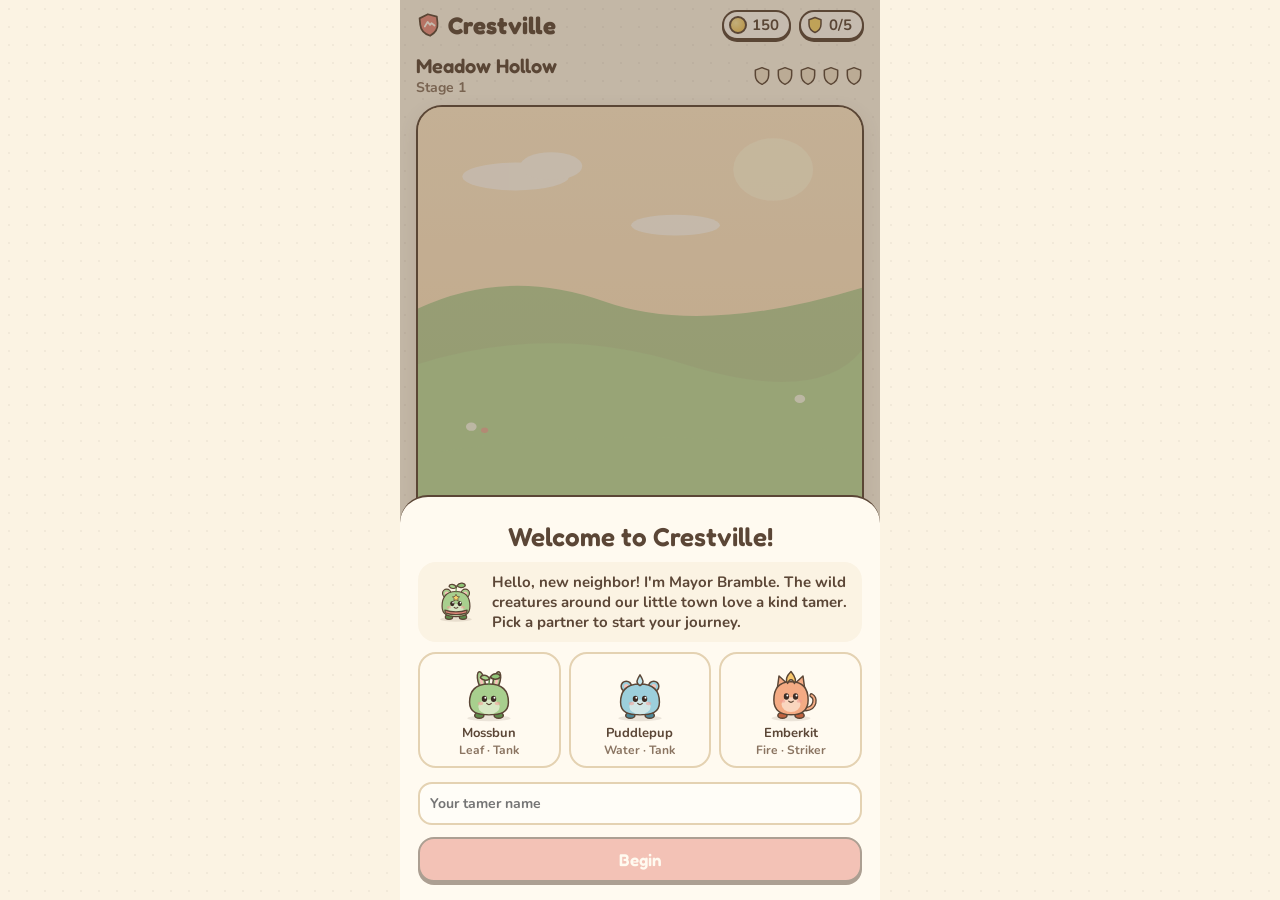
==== index.html @ b32a9769 "Add first playable version of Crestville Cozy creature auto-battler for mobile web: starter pick, au" ====
<!doctype html>
<html lang="en">
<head>
  <meta charset="utf-8">
  <meta name="viewport" content="width=device-width, initial-scale=1, viewport-fit=cover, user-scalable=no">
  <meta name="theme-color" content="#fbf3e3">
  <meta name="apple-mobile-web-app-capable" content="yes">
  <meta name="apple-mobile-web-app-title" content="Crestville">
  <title>Crestville</title>
  <link rel="manifest" href="manifest.json">
  <link rel="icon" href="icon.svg" type="image/svg+xml">
  <link rel="apple-touch-icon" href="icon.svg">
  <link rel="preconnect" href="https://fonts.googleapis.com">
  <link rel="preconnect" href="https://fonts.gstatic.com" crossorigin>
  <link href="https://fonts.googleapis.com/css2?family=Fredoka:wght@500;600;700&family=Nunito:wght@500;700;800&display=swap" rel="stylesheet">
  <link rel="stylesheet" href="css/style.css">
</head>
<body>
  <div id="app">
    <header class="topbar">
      <div class="brand">
        <svg viewBox="0 0 24 24" class="brand-crest" aria-hidden="true"><path d="M12 2 L20 5 V11 C20 16 16.5 20 12 22 C7.5 20 4 16 4 11 V5 Z" fill="#e88c7d" stroke="#5b4636" stroke-width="1.6" stroke-linejoin="round"/><path d="M8 13 L11 9 L13 12 L14.5 10.5 L17 13" fill="none" stroke="#fffaf0" stroke-width="1.6" stroke-linecap="round" stroke-linejoin="round"/></svg>
        Crestville
      </div>
      <div class="pills">
        <span class="pill" title="Coins"><span class="coin"></span><b id="coins">0</b></span>
        <span class="pill" title="Crests"><svg viewBox="0 0 24 24" class="mini-crest" aria-hidden="true"><path d="M12 2 L20 5 V11 C20 16 16.5 20 12 22 C7.5 20 4 16 4 11 V5 Z" fill="#f6d36b" stroke="#5b4636" stroke-width="2" stroke-linejoin="round"/></svg><b id="crests">0/5</b></span>
      </div>
    </header>

    <main>
      <section id="screen-adventure" class="screen active">
        <div class="stage-head">
          <div>
            <div class="region-name" id="region-name"></div>
            <div class="stage-label" id="stage-label"></div>
          </div>
          <div class="crest-row" id="crest-row"></div>
        </div>
        <div class="arena" id="arena">
          <div class="scenery" id="scenery"></div>
          <div class="banner" id="banner"></div>
          <div class="side enemy-side">
            <div class="row" id="enemy-back"></div>
            <div class="row" id="enemy-front"></div>
          </div>
          <div class="side ally-side">
            <div class="row" id="ally-front"></div>
            <div class="row" id="ally-back"></div>
          </div>
        </div>
        <div class="log" id="log" aria-live="polite"></div>
        <div class="controls">
          <button id="btn-play" class="btn primary">Start adventure</button>
          <button id="btn-speed" class="btn">1×</button>
          <button id="btn-push" class="btn small-text">Auto-advance<br><b>On</b></button>
        </div>
      </section>

      <section id="screen-team" class="screen"></section>
      <section id="screen-hatchery" class="screen"></section>
      <section id="screen-arena" class="screen"></section>
    </main>

    <nav class="tabs" id="tabs">
      <button data-tab="adventure" class="active"><span class="ico" data-icon="adventure"></span>Adventure</button>
      <button data-tab="team"><span class="ico" data-icon="team"></span>Team</button>
      <button data-tab="hatchery"><span class="ico" data-icon="hatchery"></span>Hatchery</button>
      <button data-tab="arena"><span class="ico" data-icon="arena"></span>Arena</button>
    </nav>

    <div id="modal" class="modal hidden"><div class="sheet" id="sheet"></div></div>
    <div id="toasts"></div>
  </div>

  <script src="js/data.js"></script>
  <script src="js/art.js"></script>
  <script src="js/battle.js"></script>
  <script src="js/main.js"></script>
</body>
</html>
---- css/style.css ----
:root {
  --paper: #fbf3e3;
  --paper-2: #f4e6cc;
  --card: #fffaf0;
  --ink: #5b4636;
  --ink-soft: #8a7461;
  --line: #e4d2b2;
  --coral: #e88c7d;
  --coral-dark: #c96f61;
  --green: #8fbf78;
  --gold: #f6d36b;
  --sky: #9ccfdc;
  --radius: 20px;
  --shadow: 0 3px 0 var(--ink);
  --soft-shadow: 0 6px 18px rgba(91, 70, 54, .12);
}

* { box-sizing: border-box; -webkit-tap-highlight-color: transparent; }
html, body { margin: 0; height: 100%; }
body {
  background-color: var(--paper);
  background-image: radial-gradient(rgba(91, 70, 54, .06) 1px, transparent 1.4px);
  background-size: 18px 18px;
  color: var(--ink);
  font-family: 'Nunito', system-ui, sans-serif;
  font-weight: 700;
  overscroll-behavior: none;
  -webkit-user-select: none;
  user-select: none;
}
h1, h2, h3, .brand, .btn, .region-name, .tabs button { font-family: 'Fredoka', 'Nunito', system-ui, sans-serif; }
h2 { margin: 6px 0 4px; font-size: 22px; font-weight: 600; }
h3 { margin: 18px 0 8px; font-size: 18px; font-weight: 600; }
p { margin: 4px 0; }
.hint { color: var(--ink-soft); font-size: 14px; font-weight: 600; }

#app {
  max-width: 480px;
  margin: 0 auto;
  height: 100dvh;
  display: flex;
  flex-direction: column;
  position: relative;
  overflow: hidden;
}

/* Top bar */
.topbar {
  display: flex; align-items: center; justify-content: space-between;
  padding: calc(10px + env(safe-area-inset-top)) 16px 8px;
}
.brand { display: flex; align-items: center; gap: 6px; font-size: 24px; font-weight: 700; letter-spacing: .3px; }
.brand-crest { width: 26px; height: 26px; transform: rotate(-6deg); }
.pills { display: flex; gap: 8px; }
.pill {
  display: flex; align-items: center; gap: 5px;
  background: var(--card); border: 2px solid var(--ink); border-radius: 999px;
  padding: 3px 10px 3px 5px; font-size: 15px; box-shadow: 0 2px 0 var(--ink);
}
.coin {
  width: 18px; height: 18px; border-radius: 50%;
  background: radial-gradient(circle at 35% 35%, #fbe7a1, #e9b949);
  border: 2px solid var(--ink); display: inline-block;
}
.mini-crest { width: 18px; height: 18px; }

main { flex: 1; overflow-y: auto; padding: 4px 16px 16px; -webkit-overflow-scrolling: touch; }
.screen { display: none; animation: fadeIn .25s ease; }
.screen.active { display: block; }
@keyframes fadeIn { from { opacity: 0; transform: translateY(6px); } to { opacity: 1; transform: none; } }

/* Bottom tabs */
.tabs {
  display: grid; grid-template-columns: repeat(4, 1fr);
  background: var(--card); border-top: 2px solid var(--line);
  padding: 6px 6px calc(6px + env(safe-area-inset-bottom));
}
.tabs button {
  background: none; border: 0; color: var(--ink-soft); font-size: 13px; font-weight: 600;
  display: flex; flex-direction: column; align-items: center; gap: 2px; padding: 6px 0; border-radius: 14px;
  cursor: pointer;
}
.tabs button .ico svg { width: 26px; height: 26px; display: block; }
.tabs button.active { color: var(--coral-dark); background: #fbe9dc; }

/* Buttons */
.btn {
  font-size: 17px; font-weight: 600; color: var(--ink);
  background: var(--card); border: 2px solid var(--ink); border-radius: 16px;
  padding: 10px 16px; box-shadow: var(--shadow); cursor: pointer;
  transition: transform .08s ease, box-shadow .08s ease;
}
.btn:active { transform: translateY(2px); box-shadow: 0 1px 0 var(--ink); }
.btn.primary { background: var(--coral); color: #fffaf0; }
.btn.green { background: var(--green); color: #fffaf0; }
.btn:disabled { opacity: .5; }
.btn.small-text { font-size: 12px; line-height: 1.15; padding: 6px 10px; }
.btn.small-text b { font-size: 15px; }
.btn.block { width: 100%; }

/* Adventure */
.stage-head { display: flex; justify-content: space-between; align-items: center; margin: 2px 0 8px; }
.region-name { font-size: 20px; font-weight: 600; }
.stage-label { color: var(--ink-soft); font-size: 14px; }
.stage-label .boss { color: var(--coral-dark); }
.crest-row { display: flex; gap: 3px; }
.crest-row svg { width: 20px; height: 20px; }

.arena {
  position: relative;
  height: clamp(340px, calc(100dvh - 300px - env(safe-area-inset-top) - env(safe-area-inset-bottom)), 560px);
  container-type: size;
  border: 2.5px solid var(--ink);
  border-radius: 26px;
  overflow: hidden;
  box-shadow: var(--soft-shadow);
  display: flex; flex-direction: column; justify-content: space-between;
  padding: 34px 6px 10px;
}
.scenery { position: absolute; inset: 0; z-index: 0; }
.scenery svg { width: 100%; height: 100%; display: block; }
.side { position: relative; z-index: 1; display: flex; flex-direction: column; gap: 4px; }
.row { display: flex; justify-content: center; gap: 6px; min-height: 10px; }
.banner {
  position: absolute; top: 8px; left: 50%; transform: translateX(-50%); z-index: 2;
  background: rgba(255, 250, 240, .9); border: 2px solid var(--ink); border-radius: 999px;
  padding: 2px 12px; font-size: 13px; white-space: nowrap;
}
.banner:empty { display: none; }

.unit { width: min(20cqw, calc(25cqh - 30px), 86px); position: relative; text-align: center; transition: opacity .4s, filter .4s, transform .4s; }
.unit .art { width: 100%; aspect-ratio: 1; animation: bob 2.6s ease-in-out infinite; }
.unit .art svg { width: 100%; height: 100%; display: block; overflow: visible; }
.unit.stage-1 .art svg { transform: scale(1.08); }
.unit.stage-2 .art svg { transform: scale(1.16); }
.unit.enemy .art { transform: scaleX(-1); }
.unit .uname {
  font-size: 11px; line-height: 1.1; margin-top: 1px;
  white-space: nowrap; overflow: hidden; text-overflow: ellipsis;
  text-shadow: 0 1px 0 #fffaf0, 0 -1px 0 #fffaf0, 1px 0 0 #fffaf0, -1px 0 0 #fffaf0;
}
.unit .uname small { color: var(--ink-soft); font-size: 10px; }
.bar { height: 8px; border: 1.6px solid var(--ink); border-radius: 99px; background: #efe2c9; overflow: hidden; position: relative; margin: 1px 4px 0; }
.bar i { position: absolute; inset: 0 auto 0 0; background: var(--green); border-radius: 99px; transition: width .2s; }
.unit.enemy .bar i { background: var(--coral); }
.bar b { position: absolute; inset: 0 auto 0 0; background: rgba(156, 207, 220, .85); border-radius: 99px; }
.ebar { height: 4px; border-radius: 99px; background: rgba(91, 70, 54, .15); margin: 2px 10px 0; overflow: hidden; }
.ebar i { display: block; height: 100%; background: var(--gold); border-radius: 99px; }

.unit.lunge.ally { animation: lungeUp .28s ease; }
.unit.lunge.enemy { animation: lungeDown .28s ease; }
.unit.hurt .art { animation: hurt .3s ease; }
.unit.casting .art svg { filter: drop-shadow(0 0 6px #f6d36b) drop-shadow(0 0 2px #fff); }
.unit.fainted { opacity: .3; filter: grayscale(.7); transform: translateY(6px) rotate(-6deg); }
.unit.fainted .art { animation: none; }

@keyframes bob { 0%, 100% { translate: 0 0; } 50% { translate: 0 -3px; } }
@keyframes lungeUp { 50% { transform: translateY(-14px) scale(1.05); } }
@keyframes lungeDown { 50% { transform: translateY(14px) scale(1.05); } }
@keyframes hurt { 0%, 100% { translate: 0; } 25% { translate: -4px 0; } 75% { translate: 4px 0; } }

.float {
  position: absolute; left: 50%; top: 12%; z-index: 3; pointer-events: none;
  font-family: 'Fredoka', sans-serif; font-weight: 700; font-size: 17px; color: var(--coral-dark);
  text-shadow: 0 2px 0 #fffaf0, 0 -1px 0 #fffaf0, 2px 0 0 #fffaf0, -2px 0 0 #fffaf0;
  animation: floatUp .95s ease-out forwards; white-space: nowrap;
}
.float.strong { font-size: 20px; color: #c0623f; }
.float.weak { font-size: 14px; color: var(--ink-soft); }
.float.heal { color: #5e8a4a; }
.float.shield { color: #4d8899; font-size: 14px; }
@keyframes floatUp { from { opacity: 1; transform: translate(-50%, 0) scale(1.15); } to { opacity: 0; transform: translate(-50%, -34px) scale(1); } }

.log {
  margin: 8px 2px; height: 40px; font-size: 13px; line-height: 20px; color: var(--ink-soft); overflow: hidden;
}
.log div { white-space: nowrap; overflow: hidden; text-overflow: ellipsis; }
.log div:last-child { color: var(--ink); }
.log .win { color: #5e8a4a; }
.log .lose { color: var(--coral-dark); }
.controls { display: grid; grid-template-columns: 1fr auto auto; gap: 8px; }

/* Cards & lists */
.card {
  background: var(--card); border: 2px solid var(--line); border-radius: var(--radius);
  padding: 12px; box-shadow: var(--soft-shadow);
}
.formation { display: flex; flex-direction: column; gap: 8px; margin: 10px 0; }
.frow { display: flex; justify-content: center; gap: 8px; align-items: center; }
.frow-label { width: 42px; font-size: 12px; color: var(--ink-soft); text-align: right; }
.slot {
  width: 72px; height: 88px; border-radius: 18px; border: 2px dashed var(--line);
  background: rgba(255, 250, 240, .7); display: flex; flex-direction: column; align-items: center; justify-content: center;
  font-size: 11px; cursor: pointer; padding: 2px;
}
.slot.filled { border-style: solid; border-color: var(--ink); background: var(--card); box-shadow: 0 2px 0 var(--ink); }
.slot.selected { background: #fbe9dc; border-color: var(--coral-dark); transform: translateY(-3px); }
.slot .art { width: 56px; height: 56px; }
.slot .art svg, .mini svg, .big-art svg { width: 100%; height: 100%; display: block; overflow: visible; }
.slot span { white-space: nowrap; overflow: hidden; text-overflow: ellipsis; max-width: 66px; }
.slot .plus { font-size: 26px; color: var(--line); font-family: 'Fredoka', sans-serif; }

.synergies { display: flex; flex-wrap: wrap; gap: 6px; margin-top: 4px; }
.chip {
  display: inline-flex; align-items: center; gap: 4px;
  font-size: 12px; padding: 3px 9px; border-radius: 999px; background: var(--paper-2); border: 1.5px solid var(--line);
}
.chip .dot { width: 9px; height: 9px; border-radius: 50%; border: 1.5px solid var(--ink); }

.grid { display: grid; grid-template-columns: repeat(auto-fill, minmax(96px, 1fr)); gap: 10px; }
.mon {
  background: var(--card); border: 2px solid var(--line); border-radius: 18px; padding: 6px 4px 8px;
  text-align: center; font-size: 13px; cursor: pointer; position: relative;
}
.mon:active { transform: scale(.97); }
.mon .mini { width: 64px; height: 64px; margin: 0 auto; }
.mon .lv { color: var(--ink-soft); font-size: 12px; }
.mon .badge {
  position: absolute; top: 5px; right: 5px; background: var(--green); color: #fffaf0;
  font-size: 10px; border-radius: 99px; padding: 1px 6px; border: 1.5px solid var(--ink);
}
.mon.unknown { opacity: .55; cursor: default; }
.mon.unknown .mini svg { filter: brightness(0) opacity(.25); }

/* Hatchery */
.hatch-card { text-align: center; padding: 18px 12px 16px; }
.egg-wrap { width: 140px; height: 154px; margin: 4px auto 12px; }
.egg-wrap svg { width: 100%; height: 100%; }
.egg-wrap.wobble { animation: wobble .3s ease-in-out 4; transform-origin: 50% 90%; }
@keyframes wobble { 25% { transform: rotate(-9deg); } 75% { transform: rotate(9deg); } }

/* Arena */
.rival { display: flex; align-items: center; gap: 10px; margin-bottom: 10px; }
.rival .who { flex: 1; min-width: 0; }
.rival .who b { font-size: 16px; }
.rival .minis { display: flex; gap: 1px; margin-top: 2px; }
.rival .minis .mini { width: 30px; height: 30px; }
.rival .reward { font-size: 12px; color: var(--ink-soft); }
textarea, input[type=text] {
  width: 100%; font: inherit; font-size: 14px; color: var(--ink);
  background: #fffdf7; border: 2px solid var(--line); border-radius: 14px; padding: 10px; resize: none;
  -webkit-user-select: text; user-select: text;
}
textarea:focus, input:focus { outline: none; border-color: var(--coral); }
.code-row { display: flex; gap: 8px; margin-top: 8px; }
.code-row input { flex: 1; }

/* Modal / bottom sheet */
.modal {
  position: absolute; inset: 0; z-index: 20; background: rgba(91, 70, 54, .35);
  display: flex; align-items: flex-end; justify-content: center;
}
.modal.hidden { display: none; }
.sheet {
  width: 100%; max-height: 92%; overflow-y: auto;
  background: var(--card); border-top: 2.5px solid var(--ink); border-radius: 28px 28px 0 0;
  padding: 18px 18px calc(18px + env(safe-area-inset-bottom));
  animation: slideUp .28s cubic-bezier(.2, .9, .3, 1.1);
}
@keyframes slideUp { from { transform: translateY(100%); } to { transform: none; } }
.sheet .center { text-align: center; }
.big-art { width: 150px; height: 150px; margin: 4px auto; }
.big-art.pop { animation: pop .5s cubic-bezier(.2, 1.6, .4, 1); }
@keyframes pop { from { transform: scale(.2); opacity: 0; } to { transform: none; opacity: 1; } }
.stats { display: grid; grid-template-columns: 1fr 1fr; gap: 8px; margin: 12px 0; }
.stat { background: var(--paper); border-radius: 14px; padding: 8px 10px; font-size: 13px; color: var(--ink-soft); }
.stat b { display: block; color: var(--ink); font-size: 17px; }
.xpbar { height: 10px; border-radius: 99px; background: var(--paper-2); border: 1.5px solid var(--ink); overflow: hidden; margin: 4px 0; }
.xpbar i { display: block; height: 100%; background: var(--gold); }
.btn-row { display: grid; grid-template-columns: 1fr 1fr; gap: 8px; margin-top: 12px; }
.mayor { display: flex; gap: 10px; align-items: flex-start; background: var(--paper); border-radius: 18px; padding: 10px 12px; margin: 10px 0; font-size: 15px; }
.mayor .mini { width: 52px; height: 52px; flex: none; }
.starters { display: grid; grid-template-columns: repeat(3, 1fr); gap: 8px; margin: 10px 0 14px; }
.starters .mon.picked { border-color: var(--coral-dark); background: #fbe9dc; box-shadow: 0 3px 0 var(--coral-dark); }
.crest-big { width: 110px; height: 110px; margin: 6px auto; }

/* Toasts */
#toasts { position: absolute; top: calc(56px + env(safe-area-inset-top)); left: 0; right: 0; z-index: 30; display: flex; flex-direction: column; align-items: center; gap: 6px; pointer-events: none; }
.toast {
  background: var(--card); border: 2px solid var(--ink); border-radius: 16px; padding: 8px 14px; font-size: 14px;
  box-shadow: 0 3px 0 var(--ink); max-width: 90%; text-align: center; animation: toastIn .3s ease, toastOut .4s ease 2.6s forwards;
}
@keyframes toastIn { from { opacity: 0; transform: translateY(-10px); } }
@keyframes toastOut { to { opacity: 0; transform: translateY(-10px); } }

@media (prefers-reduced-motion: reduce) {
  *, *::before, *::after { animation-duration: .01ms !important; animation-iteration-count: 1 !important; }
}
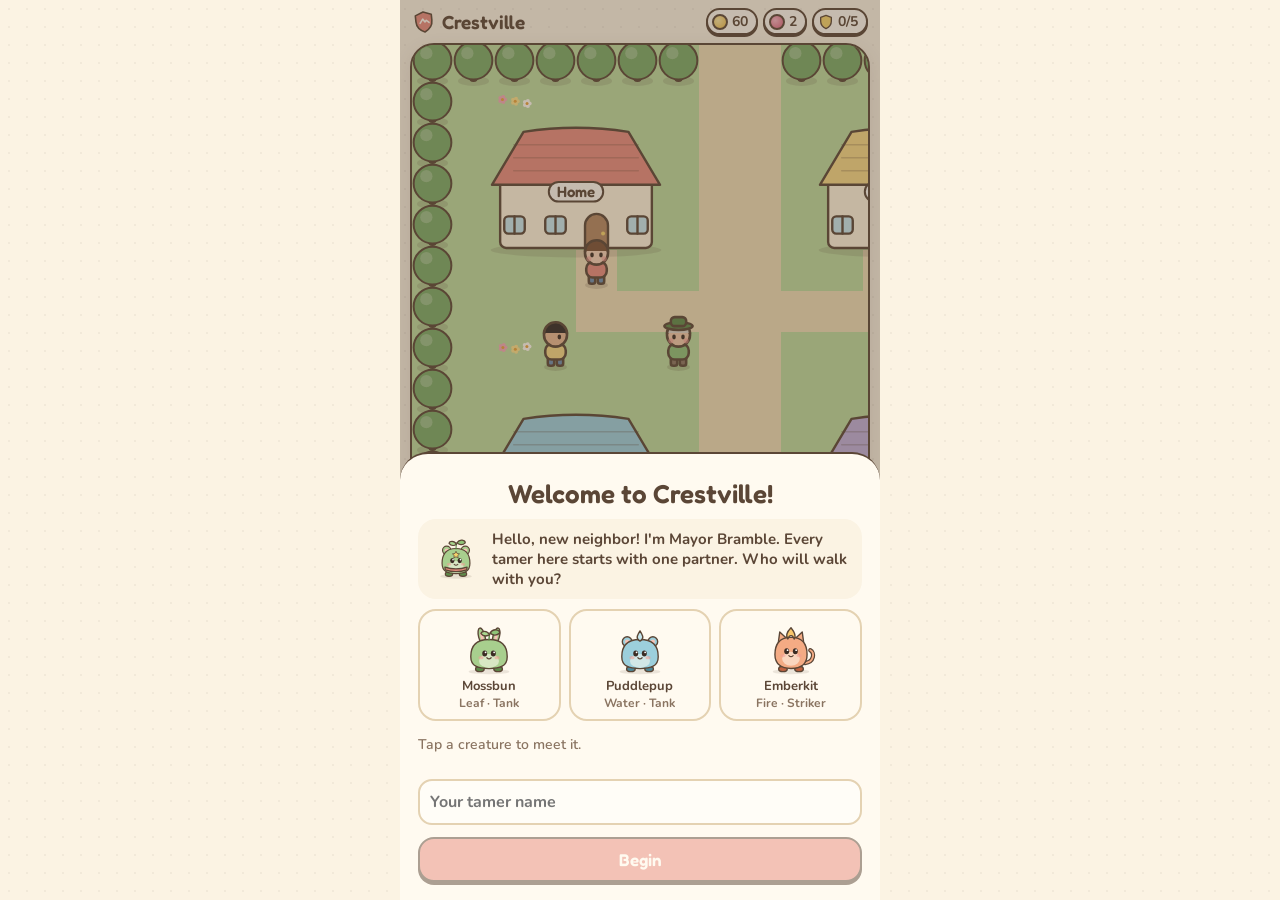
==== commit 40958016: "Rebuild as a walk-around creature RPG with lineup battles Overworld town, route and grove with tall-" ====
--- a/index.html
+++ b/index.html
@@ -20,54 +20,49 @@
     <header class="topbar">
       <div class="brand">
         <svg viewBox="0 0 24 24" class="brand-crest" aria-hidden="true"><path d="M12 2 L20 5 V11 C20 16 16.5 20 12 22 C7.5 20 4 16 4 11 V5 Z" fill="#e88c7d" stroke="#5b4636" stroke-width="1.6" stroke-linejoin="round"/><path d="M8 13 L11 9 L13 12 L14.5 10.5 L17 13" fill="none" stroke="#fffaf0" stroke-width="1.6" stroke-linecap="round" stroke-linejoin="round"/></svg>
-        Crestville
+        <span id="map-name">Crestville</span>
       </div>
       <div class="pills">
         <span class="pill" title="Coins"><span class="coin"></span><b id="coins">0</b></span>
-        <span class="pill" title="Crests"><svg viewBox="0 0 24 24" class="mini-crest" aria-hidden="true"><path d="M12 2 L20 5 V11 C20 16 16.5 20 12 22 C7.5 20 4 16 4 11 V5 Z" fill="#f6d36b" stroke="#5b4636" stroke-width="2" stroke-linejoin="round"/></svg><b id="crests">0/5</b></span>
+        <span class="pill" title="Sweet Berries"><span class="berry"></span><b id="berries">0</b></span>
+        <span class="pill" title="Crests"><svg viewBox="0 0 24 24" class="mini-crest" aria-hidden="true"><path d="M12 2 L20 5 V11 C20 16 16.5 20 12 22 C7.5 20 4 16 4 11 V5 Z" fill="#f6d36b" stroke="#5b4636" stroke-width="2" stroke-linejoin="round"/></svg><b id="crests">0</b></span>
       </div>
     </header>
 
-    <main>
-      <section id="screen-adventure" class="screen active">
-        <div class="stage-head">
-          <div>
-            <div class="region-name" id="region-name"></div>
-            <div class="stage-label" id="stage-label"></div>
-          </div>
-          <div class="crest-row" id="crest-row"></div>
-        </div>
-        <div class="arena" id="arena">
-          <div class="scenery" id="scenery"></div>
-          <div class="banner" id="banner"></div>
-          <div class="side enemy-side">
-            <div class="row" id="enemy-back"></div>
-            <div class="row" id="enemy-front"></div>
-          </div>
-          <div class="side ally-side">
-            <div class="row" id="ally-front"></div>
-            <div class="row" id="ally-back"></div>
-          </div>
-        </div>
-        <div class="log" id="log" aria-live="polite"></div>
-        <div class="controls">
-          <button id="btn-play" class="btn primary">Start adventure</button>
-          <button id="btn-speed" class="btn">1×</button>
-          <button id="btn-push" class="btn small-text">Auto-advance<br><b>On</b></button>
-        </div>
-      </section>
+    <div class="world" id="world-wrap">
+      <canvas id="world"></canvas>
+      <div class="flash" id="flash"></div>
+      <div class="dialog hidden" id="dialog"><div class="who" id="dialog-who"></div><div id="dialog-text"></div><div class="more">▼</div></div>
+    </div>
 
-      <section id="screen-team" class="screen"></section>
-      <section id="screen-hatchery" class="screen"></section>
-      <section id="screen-arena" class="screen"></section>
-    </main>
+    <div class="padbar">
+      <div class="dpad" id="dpad">
+        <button data-dir="up" aria-label="Up"><svg viewBox="0 0 24 24"><path d="M6 15 L12 8 L18 15 Z"/></svg></button>
+        <button data-dir="left" aria-label="Left"><svg viewBox="0 0 24 24"><path d="M15 6 L8 12 L15 18 Z"/></svg></button>
+        <span class="dpad-mid"></span>
+        <button data-dir="right" aria-label="Right"><svg viewBox="0 0 24 24"><path d="M9 6 L16 12 L9 18 Z"/></svg></button>
+        <button data-dir="down" aria-label="Down"><svg viewBox="0 0 24 24"><path d="M6 9 L12 16 L18 9 Z"/></svg></button>
+      </div>
+      <div class="actions">
+        <button class="btn round-btn" id="btn-team"><span class="ico" data-icon="team"></span>Team</button>
+        <button class="a-btn" id="btn-a" aria-label="Talk or interact">A</button>
+      </div>
+    </div>
 
-    <nav class="tabs" id="tabs">
-      <button data-tab="adventure" class="active"><span class="ico" data-icon="adventure"></span>Adventure</button>
-      <button data-tab="team"><span class="ico" data-icon="team"></span>Team</button>
-      <button data-tab="hatchery"><span class="ico" data-icon="hatchery"></span>Hatchery</button>
-      <button data-tab="arena"><span class="ico" data-icon="arena"></span>Arena</button>
-    </nav>
+    <div class="battle hidden" id="battle">
+      <div class="b-head">
+        <div class="b-title" id="b-title"></div>
+        <button class="btn small" id="b-speed">1×</button>
+        <button class="btn small" id="b-skip">Skip</button>
+      </div>
+      <div class="lane" id="lane"><div class="vs" id="vs">VS</div></div>
+      <div class="b-foot" id="b-foot"></div>
+    </div>
+
+    <div class="panel hidden" id="panel">
+      <div class="panel-head"><h2 id="panel-title"></h2><button class="btn small" id="panel-close">Close</button></div>
+      <div class="panel-body" id="panel-body"></div>
+    </div>
 
     <div id="modal" class="modal hidden"><div class="sheet" id="sheet"></div></div>
     <div id="toasts"></div>
@@ -76,6 +71,8 @@
   <script src="js/data.js"></script>
   <script src="js/art.js"></script>
   <script src="js/battle.js"></script>
+  <script src="js/maps.js"></script>
+  <script src="js/world.js"></script>
   <script src="js/main.js"></script>
 </body>
 </html>
--- a/css/style.css
+++ b/css/style.css
@@ -1,3 +1,4 @@
+/* Cozy storybook look: cream paper, soft pastels, brown ink outlines. */
 :root {
   --paper: #fbf3e3;
   --paper-2: #f4e6cc;
@@ -8,11 +9,12 @@
   --coral: #e88c7d;
   --coral-dark: #c96f61;
   --green: #8fbf78;
+  --green-dark: #5e8a4a;
   --gold: #f6d36b;
-  --sky: #9ccfdc;
   --radius: 20px;
   --shadow: 0 3px 0 var(--ink);
   --soft-shadow: 0 6px 18px rgba(91, 70, 54, .12);
+  color-scheme: light;
 }
 
 * { box-sizing: border-box; -webkit-tap-highlight-color: transparent; }
@@ -27,17 +29,19 @@
   overscroll-behavior: none;
   -webkit-user-select: none;
   user-select: none;
-}
-h1, h2, h3, .brand, .btn, .region-name, .tabs button { font-family: 'Fredoka', 'Nunito', system-ui, sans-serif; }
-h2 { margin: 6px 0 4px; font-size: 22px; font-weight: 600; }
+  touch-action: manipulation;
+}
+h1, h2, h3, .brand, .btn, .a-btn, .b-title, .vs { font-family: 'Fredoka', 'Nunito', system-ui, sans-serif; }
+h2 { margin: 6px 0 4px; font-size: 22px; font-weight: 600; text-wrap: balance; }
 h3 { margin: 18px 0 8px; font-size: 18px; font-weight: 600; }
 p { margin: 4px 0; }
 .hint { color: var(--ink-soft); font-size: 14px; font-weight: 600; }
+.hidden { display: none !important; }
 
 #app {
   max-width: 480px;
   margin: 0 auto;
-  height: 100dvh;
+  height: 100%;
   display: flex;
   flex-direction: column;
   position: relative;
@@ -45,43 +49,62 @@
 }
 
 /* Top bar */
-.topbar {
-  display: flex; align-items: center; justify-content: space-between;
-  padding: calc(10px + env(safe-area-inset-top)) 16px 8px;
-}
-.brand { display: flex; align-items: center; gap: 6px; font-size: 24px; font-weight: 700; letter-spacing: .3px; }
-.brand-crest { width: 26px; height: 26px; transform: rotate(-6deg); }
-.pills { display: flex; gap: 8px; }
+.topbar { display: flex; align-items: center; justify-content: space-between; gap: 8px; padding: 8px 12px; }
+.brand { display: flex; align-items: center; gap: 6px; font-size: 19px; font-weight: 600; min-width: 0; white-space: nowrap; }
+.brand-crest { width: 24px; height: 24px; transform: rotate(-6deg); flex: none; }
+.pills { display: flex; gap: 5px; }
 .pill {
-  display: flex; align-items: center; gap: 5px;
+  display: flex; align-items: center; gap: 4px;
   background: var(--card); border: 2px solid var(--ink); border-radius: 999px;
-  padding: 3px 10px 3px 5px; font-size: 15px; box-shadow: 0 2px 0 var(--ink);
-}
-.coin {
-  width: 18px; height: 18px; border-radius: 50%;
-  background: radial-gradient(circle at 35% 35%, #fbe7a1, #e9b949);
-  border: 2px solid var(--ink); display: inline-block;
-}
-.mini-crest { width: 18px; height: 18px; }
-
-main { flex: 1; overflow-y: auto; padding: 4px 16px 16px; -webkit-overflow-scrolling: touch; }
-.screen { display: none; animation: fadeIn .25s ease; }
-.screen.active { display: block; }
-@keyframes fadeIn { from { opacity: 0; transform: translateY(6px); } to { opacity: 1; transform: none; } }
-
-/* Bottom tabs */
-.tabs {
-  display: grid; grid-template-columns: repeat(4, 1fr);
-  background: var(--card); border-top: 2px solid var(--line);
-  padding: 6px 6px calc(6px + env(safe-area-inset-bottom));
-}
-.tabs button {
-  background: none; border: 0; color: var(--ink-soft); font-size: 13px; font-weight: 600;
-  display: flex; flex-direction: column; align-items: center; gap: 2px; padding: 6px 0; border-radius: 14px;
-  cursor: pointer;
-}
-.tabs button .ico svg { width: 26px; height: 26px; display: block; }
-.tabs button.active { color: var(--coral-dark); background: #fbe9dc; }
+  padding: 2px 8px 2px 4px; font-size: 14px; box-shadow: 0 2px 0 var(--ink);
+  font-variant-numeric: tabular-nums;
+}
+.coin, .berry { width: 16px; height: 16px; border-radius: 50%; border: 2px solid var(--ink); display: inline-block; }
+.coin { background: radial-gradient(circle at 35% 35%, #fbe7a1, #e9b949); }
+.berry { background: radial-gradient(circle at 35% 35%, #f7b3c2, #d9607a); }
+.mini-crest { width: 16px; height: 16px; }
+
+/* World */
+.world {
+  flex: 1; position: relative; margin: 0 10px; min-height: 0;
+  border: 2.5px solid var(--ink); border-radius: 24px; overflow: hidden; box-shadow: var(--soft-shadow);
+  background: #86b56f;
+}
+.world canvas { position: absolute; inset: 0; display: block; }
+.flash { position: absolute; inset: 0; pointer-events: none; background: #fffaf0; opacity: 0; }
+.flash.go { animation: flash .9s ease; }
+@keyframes flash { 0%, 40%, 80% { opacity: 0; } 20%, 60% { opacity: .9; } 100% { opacity: 1; } }
+.dialog {
+  position: absolute; left: 10px; right: 10px; bottom: 10px; z-index: 2;
+  background: var(--card); border: 2.5px solid var(--ink); border-radius: 18px; box-shadow: var(--shadow);
+  padding: 10px 14px 18px; font-size: 16px; line-height: 1.4; cursor: pointer; min-height: 84px;
+}
+.dialog .who { font-family: 'Fredoka', sans-serif; font-weight: 600; color: var(--coral-dark); font-size: 14px; }
+.dialog .more { position: absolute; right: 12px; bottom: 4px; font-size: 11px; color: var(--ink-soft); animation: nudge 1s ease-in-out infinite; }
+@keyframes nudge { 50% { transform: translateY(2px); } }
+
+/* Controls */
+.padbar { display: flex; align-items: center; justify-content: space-between; padding: 10px 18px 12px; }
+.dpad { display: grid; grid-template-columns: repeat(3, 52px); grid-template-rows: repeat(3, 46px); gap: 3px; }
+.dpad button {
+  border: 2.5px solid var(--ink); background: var(--card); border-radius: 14px; box-shadow: 0 3px 0 var(--ink);
+  display: flex; align-items: center; justify-content: center; padding: 0; cursor: pointer; touch-action: none;
+}
+.dpad button svg { width: 24px; height: 24px; fill: var(--ink); }
+.dpad button.on { transform: translateY(2px); box-shadow: 0 1px 0 var(--ink); background: #fbe9dc; }
+.dpad [data-dir=up] { grid-column: 2; grid-row: 1; }
+.dpad [data-dir=left] { grid-column: 1; grid-row: 2; }
+.dpad-mid { grid-column: 2; grid-row: 2; border-radius: 50%; background: var(--paper-2); margin: 10px; }
+.dpad [data-dir=right] { grid-column: 3; grid-row: 2; }
+.dpad [data-dir=down] { grid-column: 2; grid-row: 3; }
+.actions { display: flex; align-items: center; gap: 14px; }
+.a-btn {
+  width: 76px; height: 76px; border-radius: 50%; border: 2.5px solid var(--ink); background: var(--coral); color: #fffaf0;
+  font-size: 30px; font-weight: 700; box-shadow: 0 4px 0 var(--ink); cursor: pointer;
+}
+.a-btn:active { transform: translateY(3px); box-shadow: 0 1px 0 var(--ink); }
+.round-btn { display: flex; flex-direction: column; align-items: center; gap: 0; font-size: 13px; padding: 6px 10px; }
+.round-btn .ico svg { width: 24px; height: 24px; display: block; }
 
 /* Buttons */
 .btn {
@@ -94,142 +117,124 @@
 .btn.primary { background: var(--coral); color: #fffaf0; }
 .btn.green { background: var(--green); color: #fffaf0; }
 .btn:disabled { opacity: .5; }
-.btn.small-text { font-size: 12px; line-height: 1.15; padding: 6px 10px; }
-.btn.small-text b { font-size: 15px; }
+.btn.small { font-size: 14px; padding: 5px 12px; border-radius: 12px; }
 .btn.block { width: 100%; }
-
-/* Adventure */
-.stage-head { display: flex; justify-content: space-between; align-items: center; margin: 2px 0 8px; }
-.region-name { font-size: 20px; font-weight: 600; }
-.stage-label { color: var(--ink-soft); font-size: 14px; }
-.stage-label .boss { color: var(--coral-dark); }
-.crest-row { display: flex; gap: 3px; }
-.crest-row svg { width: 20px; height: 20px; }
-
-.arena {
-  position: relative;
-  height: clamp(340px, calc(100dvh - 300px - env(safe-area-inset-top) - env(safe-area-inset-bottom)), 560px);
-  container-type: size;
-  border: 2.5px solid var(--ink);
-  border-radius: 26px;
-  overflow: hidden;
-  box-shadow: var(--soft-shadow);
-  display: flex; flex-direction: column; justify-content: space-between;
-  padding: 34px 6px 10px;
-}
-.scenery { position: absolute; inset: 0; z-index: 0; }
-.scenery svg { width: 100%; height: 100%; display: block; }
-.side { position: relative; z-index: 1; display: flex; flex-direction: column; gap: 4px; }
-.row { display: flex; justify-content: center; gap: 6px; min-height: 10px; }
-.banner {
-  position: absolute; top: 8px; left: 50%; transform: translateX(-50%); z-index: 2;
-  background: rgba(255, 250, 240, .9); border: 2px solid var(--ink); border-radius: 999px;
-  padding: 2px 12px; font-size: 13px; white-space: nowrap;
-}
-.banner:empty { display: none; }
-
-.unit { width: min(20cqw, calc(25cqh - 30px), 86px); position: relative; text-align: center; transition: opacity .4s, filter .4s, transform .4s; }
-.unit .art { width: 100%; aspect-ratio: 1; animation: bob 2.6s ease-in-out infinite; }
-.unit .art svg { width: 100%; height: 100%; display: block; overflow: visible; }
-.unit.stage-1 .art svg { transform: scale(1.08); }
-.unit.stage-2 .art svg { transform: scale(1.16); }
-.unit.enemy .art { transform: scaleX(-1); }
-.unit .uname {
-  font-size: 11px; line-height: 1.1; margin-top: 1px;
-  white-space: nowrap; overflow: hidden; text-overflow: ellipsis;
+button:focus-visible { outline: 3px solid var(--gold); outline-offset: 2px; }
+
+/* Battle */
+.battle, .panel {
+  position: absolute; inset: 0; z-index: 10; display: flex; flex-direction: column;
+  background-color: var(--paper);
+  background-image: radial-gradient(rgba(91, 70, 54, .06) 1px, transparent 1.4px);
+  background-size: 18px 18px;
+  animation: fadeIn .25s ease;
+}
+@keyframes fadeIn { from { opacity: 0; } to { opacity: 1; } }
+.b-head, .panel-head { display: flex; align-items: center; gap: 8px; padding: 10px 14px; }
+.b-title { flex: 1; font-size: 18px; font-weight: 600; min-width: 0; overflow: hidden; text-overflow: ellipsis; white-space: nowrap; }
+.lane {
+  flex: 1; position: relative; margin: 0 10px; min-height: 0;
+  border: 2.5px solid var(--ink); border-radius: 24px; overflow: hidden;
+  background: linear-gradient(#fde9c9 0%, #f7dcb4 46%, #bcd99c 54%, #a8cf8e 100%);
+}
+.vs {
+  position: absolute; left: 0; right: 0; top: 50%; transform: translateY(-50%); z-index: 1;
+  text-align: center; font-size: 15px; font-weight: 700; color: var(--ink-soft); letter-spacing: 2px; pointer-events: none;
+}
+.vs::before, .vs::after { content: ''; display: inline-block; width: 30%; border-top: 2px dashed rgba(91, 70, 54, .3); vertical-align: middle; margin: 0 10px; }
+.bu { position: absolute; left: 50%; z-index: 2; transform: translateX(-50%); transition: top .32s ease, opacity .3s, transform .3s; }
+.bu .spr { width: 100%; height: 100%; }
+.bu .spr svg { width: 100%; height: 100%; display: block; overflow: visible; }
+.bu.enemy .spr { transform: scaleX(-1); }
+.bu.stage-1 .spr svg { transform: scale(1.08); }
+.bu.stage-2 .spr svg { transform: scale(1.16); }
+.badge-atk, .badge-hp {
+  position: absolute; bottom: -2px; min-width: 26px; height: 26px; padding: 0 5px;
+  border: 2px solid var(--ink); border-radius: 13px; display: flex; align-items: center; justify-content: center;
+  font-family: 'Fredoka', sans-serif; font-size: 14px; font-weight: 700; color: #fffaf0; font-variant-numeric: tabular-nums;
+  transition: transform .15s;
+}
+.badge-atk { left: -18px; background: #e9a23b; }
+.badge-hp { right: -18px; background: #d9607a; }
+.badge-atk.pulse, .badge-hp.pulse { transform: scale(1.35); }
+.bu .lbl {
+  position: absolute; top: 50%; transform: translateY(-50%); white-space: nowrap; font-size: 12px; line-height: 1.15;
   text-shadow: 0 1px 0 #fffaf0, 0 -1px 0 #fffaf0, 1px 0 0 #fffaf0, -1px 0 0 #fffaf0;
 }
-.unit .uname small { color: var(--ink-soft); font-size: 10px; }
-.bar { height: 8px; border: 1.6px solid var(--ink); border-radius: 99px; background: #efe2c9; overflow: hidden; position: relative; margin: 1px 4px 0; }
-.bar i { position: absolute; inset: 0 auto 0 0; background: var(--green); border-radius: 99px; transition: width .2s; }
-.unit.enemy .bar i { background: var(--coral); }
-.bar b { position: absolute; inset: 0 auto 0 0; background: rgba(156, 207, 220, .85); border-radius: 99px; }
-.ebar { height: 4px; border-radius: 99px; background: rgba(91, 70, 54, .15); margin: 2px 10px 0; overflow: hidden; }
-.ebar i { display: block; height: 100%; background: var(--gold); border-radius: 99px; }
-
-.unit.lunge.ally { animation: lungeUp .28s ease; }
-.unit.lunge.enemy { animation: lungeDown .28s ease; }
-.unit.hurt .art { animation: hurt .3s ease; }
-.unit.casting .art svg { filter: drop-shadow(0 0 6px #f6d36b) drop-shadow(0 0 2px #fff); }
-.unit.fainted { opacity: .3; filter: grayscale(.7); transform: translateY(6px) rotate(-6deg); }
-.unit.fainted .art { animation: none; }
-
-@keyframes bob { 0%, 100% { translate: 0 0; } 50% { translate: 0 -3px; } }
-@keyframes lungeUp { 50% { transform: translateY(-14px) scale(1.05); } }
-@keyframes lungeDown { 50% { transform: translateY(14px) scale(1.05); } }
-@keyframes hurt { 0%, 100% { translate: 0; } 25% { translate: -4px 0; } 75% { translate: 4px 0; } }
-
+.bu .lbl small { display: block; color: var(--ink-soft); font-size: 11px; }
+.bu.ally .lbl { left: calc(100% + 26px); }
+.bu.enemy .lbl { right: calc(100% + 26px); text-align: right; }
+.bu.lunge-up { animation: lungeUp .26s ease; }
+.bu.lunge-down { animation: lungeDown .26s ease; }
+.bu.hurt .spr { animation: hurt .28s ease; }
+.bu.glow .spr svg { filter: drop-shadow(0 0 6px #f6d36b) drop-shadow(0 0 2px #fff); }
+.bu.out { opacity: 0; transform: translateX(-50%) scale(.4) rotate(-20deg); }
+@keyframes lungeUp { 50% { translate: 0 -16px; } }
+@keyframes lungeDown { 50% { translate: 0 16px; } }
+@keyframes hurt { 0%, 100% { translate: 0; } 25% { translate: -5px 0; } 75% { translate: 5px 0; } }
+.say {
+  position: absolute; left: 50%; bottom: 100%; transform: translateX(-50%); white-space: nowrap; z-index: 4;
+  background: var(--card); border: 2px solid var(--ink); border-radius: 10px; padding: 1px 8px; font-size: 12px;
+  animation: sayIn .9s ease forwards; pointer-events: none;
+}
+@keyframes sayIn { 0% { opacity: 0; translate: 0 6px; } 15%, 80% { opacity: 1; translate: 0 0; } 100% { opacity: 0; } }
 .float {
-  position: absolute; left: 50%; top: 12%; z-index: 3; pointer-events: none;
-  font-family: 'Fredoka', sans-serif; font-weight: 700; font-size: 17px; color: var(--coral-dark);
+  position: absolute; left: 50%; top: 10%; z-index: 5; pointer-events: none;
+  font-family: 'Fredoka', sans-serif; font-weight: 700; font-size: 20px; color: var(--coral-dark);
   text-shadow: 0 2px 0 #fffaf0, 0 -1px 0 #fffaf0, 2px 0 0 #fffaf0, -2px 0 0 #fffaf0;
-  animation: floatUp .95s ease-out forwards; white-space: nowrap;
-}
-.float.strong { font-size: 20px; color: #c0623f; }
-.float.weak { font-size: 14px; color: var(--ink-soft); }
-.float.heal { color: #5e8a4a; }
-.float.shield { color: #4d8899; font-size: 14px; }
-@keyframes floatUp { from { opacity: 1; transform: translate(-50%, 0) scale(1.15); } to { opacity: 0; transform: translate(-50%, -34px) scale(1); } }
-
-.log {
-  margin: 8px 2px; height: 40px; font-size: 13px; line-height: 20px; color: var(--ink-soft); overflow: hidden;
-}
-.log div { white-space: nowrap; overflow: hidden; text-overflow: ellipsis; }
-.log div:last-child { color: var(--ink); }
-.log .win { color: #5e8a4a; }
-.log .lose { color: var(--coral-dark); }
-.controls { display: grid; grid-template-columns: 1fr auto auto; gap: 8px; }
+  animation: floatUp .9s ease-out forwards; white-space: nowrap;
+}
+.float.strong { font-size: 24px; color: #c0623f; }
+.float.buff { color: var(--green-dark); font-size: 16px; }
+@keyframes floatUp { from { opacity: 1; transform: translate(-50%, 0) scale(1.2); } to { opacity: 0; transform: translate(-50%, -30px) scale(1); } }
+.b-foot { padding: 10px 14px 14px; min-height: 70px; display: flex; flex-direction: column; justify-content: center; gap: 8px; }
+.result-banner { text-align: center; font-family: 'Fredoka', sans-serif; font-size: 24px; font-weight: 600; }
+.result-banner.win { color: var(--green-dark); }
+.result-banner.lose { color: var(--coral-dark); }
+
+/* Panels */
+.panel-head h2 { flex: 1; margin: 0; }
+.panel-body { flex: 1; overflow-y: auto; padding: 0 16px 20px; }
 
 /* Cards & lists */
-.card {
-  background: var(--card); border: 2px solid var(--line); border-radius: var(--radius);
-  padding: 12px; box-shadow: var(--soft-shadow);
-}
-.formation { display: flex; flex-direction: column; gap: 8px; margin: 10px 0; }
-.frow { display: flex; justify-content: center; gap: 8px; align-items: center; }
-.frow-label { width: 42px; font-size: 12px; color: var(--ink-soft); text-align: right; }
+.card { background: var(--card); border: 2px solid var(--line); border-radius: var(--radius); padding: 12px; box-shadow: var(--soft-shadow); }
+.lineup { display: flex; justify-content: center; gap: 6px; margin: 4px 0 8px; }
+.lineup-labels { display: flex; justify-content: space-between; font-size: 12px; color: var(--ink-soft); padding: 0 6px; }
 .slot {
-  width: 72px; height: 88px; border-radius: 18px; border: 2px dashed var(--line);
+  flex: 1; max-width: 72px; height: 96px; border-radius: 16px; border: 2px dashed var(--line);
   background: rgba(255, 250, 240, .7); display: flex; flex-direction: column; align-items: center; justify-content: center;
-  font-size: 11px; cursor: pointer; padding: 2px;
+  font-size: 11px; cursor: pointer; padding: 2px; position: relative; min-width: 0;
 }
 .slot.filled { border-style: solid; border-color: var(--ink); background: var(--card); box-shadow: 0 2px 0 var(--ink); }
-.slot.selected { background: #fbe9dc; border-color: var(--coral-dark); transform: translateY(-3px); }
-.slot .art { width: 56px; height: 56px; }
+.slot.selected { background: #fbe9dc; border-color: var(--coral-dark); transform: translateY(-4px); }
+.slot .art { width: 50px; height: 50px; }
 .slot .art svg, .mini svg, .big-art svg { width: 100%; height: 100%; display: block; overflow: visible; }
-.slot span { white-space: nowrap; overflow: hidden; text-overflow: ellipsis; max-width: 66px; }
+.slot span { white-space: nowrap; overflow: hidden; text-overflow: ellipsis; max-width: 100%; }
 .slot .plus { font-size: 26px; color: var(--line); font-family: 'Fredoka', sans-serif; }
+.slot .num { position: absolute; top: 3px; left: 6px; font-size: 10px; color: var(--ink-soft); }
+.stats-line { font-size: 11px; color: var(--ink-soft); font-variant-numeric: tabular-nums; }
+.stats-line b { color: #c0623f; }
+.stats-line i { color: #b04a63; font-style: normal; }
 
 .synergies { display: flex; flex-wrap: wrap; gap: 6px; margin-top: 4px; }
-.chip {
-  display: inline-flex; align-items: center; gap: 4px;
-  font-size: 12px; padding: 3px 9px; border-radius: 999px; background: var(--paper-2); border: 1.5px solid var(--line);
-}
+.chip { display: inline-flex; align-items: center; gap: 4px; font-size: 12px; padding: 3px 9px; border-radius: 999px; background: var(--paper-2); border: 1.5px solid var(--line); }
 .chip .dot { width: 9px; height: 9px; border-radius: 50%; border: 1.5px solid var(--ink); }
 
 .grid { display: grid; grid-template-columns: repeat(auto-fill, minmax(96px, 1fr)); gap: 10px; }
-.mon {
-  background: var(--card); border: 2px solid var(--line); border-radius: 18px; padding: 6px 4px 8px;
-  text-align: center; font-size: 13px; cursor: pointer; position: relative;
-}
+.mon { background: var(--card); border: 2px solid var(--line); border-radius: 18px; padding: 6px 4px 8px; text-align: center; font-size: 13px; cursor: pointer; position: relative; }
 .mon:active { transform: scale(.97); }
-.mon .mini { width: 64px; height: 64px; margin: 0 auto; }
+.mon .mini { width: 60px; height: 60px; margin: 0 auto; }
 .mon .lv { color: var(--ink-soft); font-size: 12px; }
-.mon .badge {
-  position: absolute; top: 5px; right: 5px; background: var(--green); color: #fffaf0;
-  font-size: 10px; border-radius: 99px; padding: 1px 6px; border: 1.5px solid var(--ink);
-}
+.mon .tag { position: absolute; top: 5px; right: 5px; background: var(--green); color: #fffaf0; font-size: 10px; border-radius: 99px; padding: 1px 6px; border: 1.5px solid var(--ink); }
 .mon.unknown { opacity: .55; cursor: default; }
 .mon.unknown .mini svg { filter: brightness(0) opacity(.25); }
 
-/* Hatchery */
 .hatch-card { text-align: center; padding: 18px 12px 16px; }
-.egg-wrap { width: 140px; height: 154px; margin: 4px auto 12px; }
+.egg-wrap { width: 130px; height: 143px; margin: 4px auto 12px; }
 .egg-wrap svg { width: 100%; height: 100%; }
 .egg-wrap.wobble { animation: wobble .3s ease-in-out 4; transform-origin: 50% 90%; }
 @keyframes wobble { 25% { transform: rotate(-9deg); } 75% { transform: rotate(9deg); } }
 
-/* Arena */
 .rival { display: flex; align-items: center; gap: 10px; margin-bottom: 10px; }
 .rival .who { flex: 1; min-width: 0; }
 .rival .who b { font-size: 16px; }
@@ -237,34 +242,34 @@
 .rival .minis .mini { width: 30px; height: 30px; }
 .rival .reward { font-size: 12px; color: var(--ink-soft); }
 textarea, input[type=text] {
-  width: 100%; font: inherit; font-size: 14px; color: var(--ink);
+  width: 100%; font: inherit; font-size: 16px; color: var(--ink);
   background: #fffdf7; border: 2px solid var(--line); border-radius: 14px; padding: 10px; resize: none;
   -webkit-user-select: text; user-select: text;
 }
+textarea { font-size: 13px; }
 textarea:focus, input:focus { outline: none; border-color: var(--coral); }
 .code-row { display: flex; gap: 8px; margin-top: 8px; }
-.code-row input { flex: 1; }
-
-/* Modal / bottom sheet */
-.modal {
-  position: absolute; inset: 0; z-index: 20; background: rgba(91, 70, 54, .35);
-  display: flex; align-items: flex-end; justify-content: center;
-}
-.modal.hidden { display: none; }
+.code-row input { flex: 1; min-width: 0; }
+.shop-row { display: flex; align-items: center; gap: 12px; }
+.shop-row .berry-big { width: 46px; height: 46px; border-radius: 50%; border: 2.5px solid var(--ink); background: radial-gradient(circle at 35% 35%, #f7b3c2, #d9607a); flex: none; }
+.shop-row > div { flex: 1; }
+
+/* Modal */
+.modal { position: absolute; inset: 0; z-index: 20; background: rgba(91, 70, 54, .35); display: flex; align-items: flex-end; justify-content: center; }
 .sheet {
   width: 100%; max-height: 92%; overflow-y: auto;
   background: var(--card); border-top: 2.5px solid var(--ink); border-radius: 28px 28px 0 0;
-  padding: 18px 18px calc(18px + env(safe-area-inset-bottom));
-  animation: slideUp .28s cubic-bezier(.2, .9, .3, 1.1);
+  padding: 18px; animation: slideUp .28s cubic-bezier(.2, .9, .3, 1.1);
 }
 @keyframes slideUp { from { transform: translateY(100%); } to { transform: none; } }
-.sheet .center { text-align: center; }
-.big-art { width: 150px; height: 150px; margin: 4px auto; }
+.center { text-align: center; }
+.big-art { width: 140px; height: 140px; margin: 4px auto; }
 .big-art.pop { animation: pop .5s cubic-bezier(.2, 1.6, .4, 1); }
 @keyframes pop { from { transform: scale(.2); opacity: 0; } to { transform: none; opacity: 1; } }
 .stats { display: grid; grid-template-columns: 1fr 1fr; gap: 8px; margin: 12px 0; }
 .stat { background: var(--paper); border-radius: 14px; padding: 8px 10px; font-size: 13px; color: var(--ink-soft); }
 .stat b { display: block; color: var(--ink); font-size: 17px; }
+.stat.wide { grid-column: span 2; }
 .xpbar { height: 10px; border-radius: 99px; background: var(--paper-2); border: 1.5px solid var(--ink); overflow: hidden; margin: 4px 0; }
 .xpbar i { display: block; height: 100%; background: var(--gold); }
 .btn-row { display: grid; grid-template-columns: 1fr 1fr; gap: 8px; margin-top: 12px; }
@@ -274,8 +279,7 @@
 .starters .mon.picked { border-color: var(--coral-dark); background: #fbe9dc; box-shadow: 0 3px 0 var(--coral-dark); }
 .crest-big { width: 110px; height: 110px; margin: 6px auto; }
 
-/* Toasts */
-#toasts { position: absolute; top: calc(56px + env(safe-area-inset-top)); left: 0; right: 0; z-index: 30; display: flex; flex-direction: column; align-items: center; gap: 6px; pointer-events: none; }
+#toasts { position: absolute; top: 52px; left: 0; right: 0; z-index: 30; display: flex; flex-direction: column; align-items: center; gap: 6px; pointer-events: none; }
 .toast {
   background: var(--card); border: 2px solid var(--ink); border-radius: 16px; padding: 8px 14px; font-size: 14px;
   box-shadow: 0 3px 0 var(--ink); max-width: 90%; text-align: center; animation: toastIn .3s ease, toastOut .4s ease 2.6s forwards;
@@ -283,6 +287,11 @@
 @keyframes toastIn { from { opacity: 0; transform: translateY(-10px); } }
 @keyframes toastOut { to { opacity: 0; transform: translateY(-10px); } }
 
+@media (max-height: 640px) {
+  .dpad { grid-template-columns: repeat(3, 46px); grid-template-rows: repeat(3, 40px); }
+  .a-btn { width: 64px; height: 64px; font-size: 26px; }
+  .padbar { padding: 6px 16px 8px; }
+}
 @media (prefers-reduced-motion: reduce) {
-  *, *::before, *::after { animation-duration: .01ms !important; animation-iteration-count: 1 !important; }
-}
+  *, *::before, *::after { animation-duration: .01ms !important; animation-iteration-count: 1 !important; transition-duration: .01ms !important; }
+}
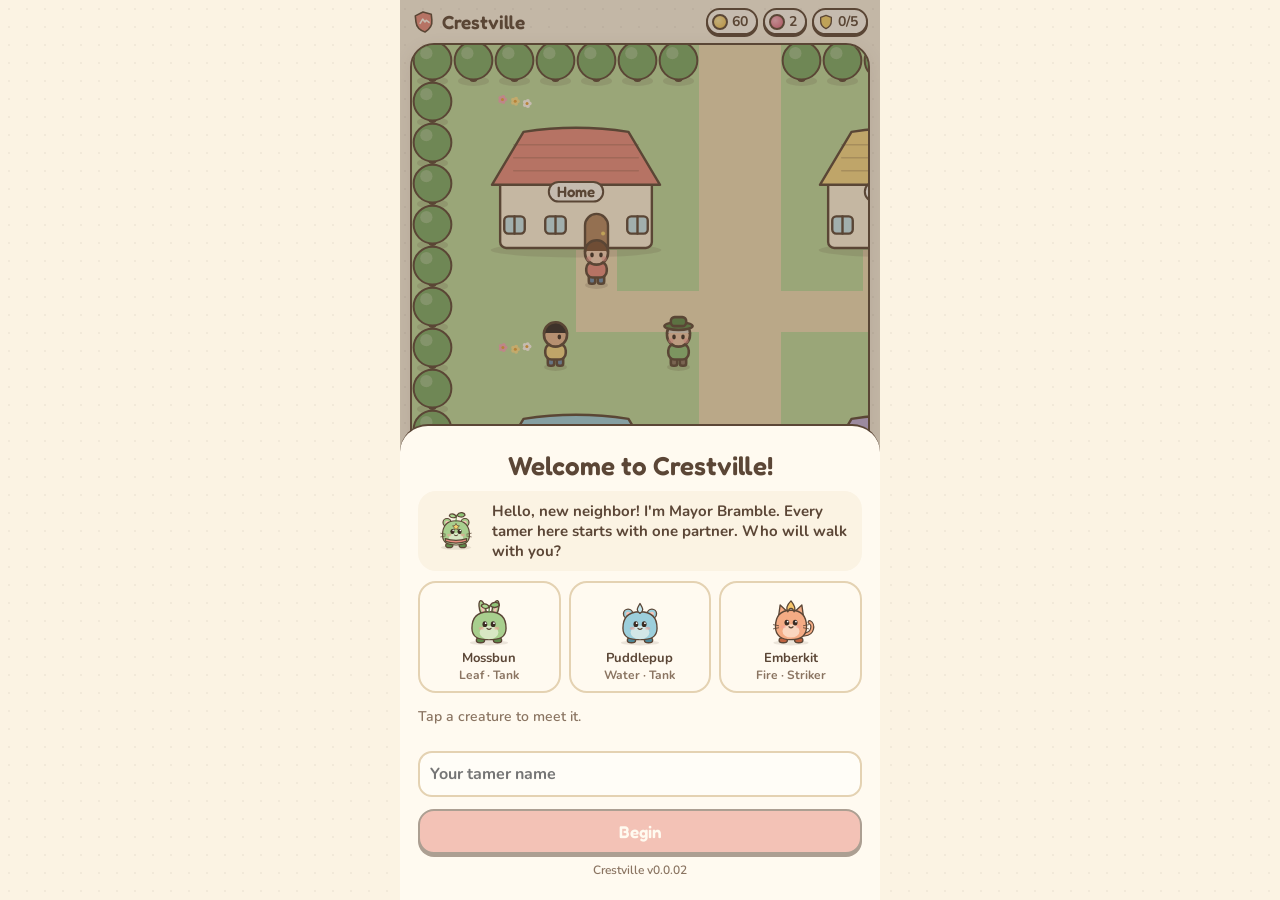
==== commit d4167b1f: "Show version number in game (v0.0.02) and add changelog Co-Authored-By: Claude Opus 5.5 <noreply@ant" ====
--- a/index.html
+++ b/index.html
@@ -43,6 +43,7 @@
         <button data-dir="right" aria-label="Right"><svg viewBox="0 0 24 24"><path d="M9 6 L16 12 L9 18 Z"/></svg></button>
         <button data-dir="down" aria-label="Down"><svg viewBox="0 0 24 24"><path d="M6 9 L12 16 L18 9 Z"/></svg></button>
       </div>
+      <span class="version" id="version"></span>
       <div class="actions">
         <button class="btn round-btn" id="btn-team"><span class="ico" data-icon="team"></span>Team</button>
         <button class="a-btn" id="btn-a" aria-label="Talk or interact">A</button>
--- a/css/style.css
+++ b/css/style.css
@@ -84,7 +84,8 @@
 @keyframes nudge { 50% { transform: translateY(2px); } }
 
 /* Controls */
-.padbar { display: flex; align-items: center; justify-content: space-between; padding: 10px 18px 12px; }
+.padbar { display: flex; align-items: center; justify-content: space-between; padding: 10px 18px 12px; position: relative; }
+.version { position: absolute; left: 50%; bottom: 4px; transform: translateX(-50%); font-size: 11px; color: var(--ink-soft); opacity: .8; font-variant-numeric: tabular-nums; pointer-events: none; }
 .dpad { display: grid; grid-template-columns: repeat(3, 52px); grid-template-rows: repeat(3, 46px); gap: 3px; }
 .dpad button {
   border: 2.5px solid var(--ink); background: var(--card); border-radius: 14px; box-shadow: 0 3px 0 var(--ink);
@@ -133,13 +134,14 @@
 .b-head, .panel-head { display: flex; align-items: center; gap: 8px; padding: 10px 14px; }
 .b-title { flex: 1; font-size: 18px; font-weight: 600; min-width: 0; overflow: hidden; text-overflow: ellipsis; white-space: nowrap; }
 .lane {
-  flex: 1; position: relative; margin: 0 10px; min-height: 0;
+  flex: 1; position: relative; margin: 0 10px; min-height: 300px;
   border: 2.5px solid var(--ink); border-radius: 24px; overflow: hidden;
-  background: linear-gradient(#fde9c9 0%, #f7dcb4 46%, #bcd99c 54%, #a8cf8e 100%);
+  --mid: 50%;
+  background: linear-gradient(#fde9c9 0%, #f7dcb4 calc(var(--mid) - 24px), #bcd99c calc(var(--mid) + 24px), #a8cf8e 100%);
 }
 .vs {
   position: absolute; left: 0; right: 0; top: 50%; transform: translateY(-50%); z-index: 1;
-  text-align: center; font-size: 15px; font-weight: 700; color: var(--ink-soft); letter-spacing: 2px; pointer-events: none;
+  text-align: center; font-size: 15px; font-weight: 700; color: var(--ink-soft); letter-spacing: 2px; pointer-events: none; transition: top .32s ease;
 }
 .vs::before, .vs::after { content: ''; display: inline-block; width: 30%; border-top: 2px dashed rgba(91, 70, 54, .3); vertical-align: middle; margin: 0 10px; }
 .bu { position: absolute; left: 50%; z-index: 2; transform: translateX(-50%); transition: top .32s ease, opacity .3s, transform .3s; }
@@ -187,7 +189,7 @@
 .float.strong { font-size: 24px; color: #c0623f; }
 .float.buff { color: var(--green-dark); font-size: 16px; }
 @keyframes floatUp { from { opacity: 1; transform: translate(-50%, 0) scale(1.2); } to { opacity: 0; transform: translate(-50%, -30px) scale(1); } }
-.b-foot { padding: 10px 14px 14px; min-height: 70px; display: flex; flex-direction: column; justify-content: center; gap: 8px; }
+.b-foot { padding: 10px 14px 14px; min-height: 70px; max-height: 58%; overflow-y: auto; flex-shrink: 0; display: flex; flex-direction: column; justify-content: center; gap: 8px; }
 .result-banner { text-align: center; font-family: 'Fredoka', sans-serif; font-size: 24px; font-weight: 600; }
 .result-banner.win { color: var(--green-dark); }
 .result-banner.lose { color: var(--coral-dark); }
@@ -287,6 +289,70 @@
 @keyframes toastIn { from { opacity: 0; transform: translateY(-10px); } }
 @keyframes toastOut { to { opacity: 0; transform: translateY(-10px); } }
 
+/* Rolls: stars, traits, shiny */
+.dim { color: #e4d2b2; }
+.stars-line { color: #e9a23b; font-size: 14px; letter-spacing: 1px; }
+.stars-line.small { font-size: 12px; }
+.stars-big { font-size: 26px; color: #e9a23b; letter-spacing: 3px; margin: 2px 0 6px; }
+.stars-big span { display: inline-block; animation: starPop .35s cubic-bezier(.2, 1.6, .4, 1) both; }
+.stars-big span.off { color: #e4d2b2; }
+.stars-big.static span { animation: none; }
+@keyframes starPop { from { transform: scale(0) rotate(-40deg); opacity: 0; } to { transform: none; opacity: 1; } }
+.trait-list { display: flex; flex-direction: column; gap: 6px; margin-top: 6px; }
+.trait-row {
+  background: var(--paper); border-radius: 12px; padding: 7px 10px; font-size: 13px; text-align: left; color: var(--ink-soft);
+  animation: rowIn .35s ease both;
+}
+.trait-row b { color: var(--ink); margin-right: 4px; }
+.ability-row { margin-top: 6px; background: #fbe9dc; }
+@keyframes rowIn { from { opacity: 0; transform: translateY(8px); } to { opacity: 1; transform: none; } }
+.chip.trait { background: #fff4dc; border-color: #e9cf9a; }
+.chip.trait.t-rare { background: #efe6f7; border-color: #cdb8e4; }
+.trait-desc .chip { flex-direction: column; align-items: flex-start; border-radius: 12px; padding: 5px 9px; }
+.trait-desc .chip small { color: var(--ink-soft); font-weight: 600; }
+.shiny-banner { display: inline-block; font-family: 'Fredoka', sans-serif; font-weight: 700; color: #b9842a; background: #fff4c9; border: 2px solid var(--ink); border-radius: 999px; padding: 1px 12px; animation: shimmer 1.6s ease-in-out infinite; }
+@keyframes shimmer { 50% { box-shadow: 0 0 12px 2px #f6d36b; } }
+.shiny-tag { color: #b9842a; font-size: 12px; }
+.mon .tag.shiny { left: 5px; right: auto; background: #f6d36b; color: var(--ink); }
+.stat small { display: block; font-size: 11px; color: var(--ink-soft); }
+.wild-card { display: flex; gap: 10px; align-items: flex-start; background: var(--card); border: 2px solid var(--line); border-radius: 16px; padding: 8px 10px; }
+.wild-card > div:last-child { flex: 1; min-width: 0; }
+.wild-card .synergies { margin: 3px 0; }
+
+/* Scouting before a fight */
+.scout { display: flex; flex-direction: column; align-items: center; gap: 4px; }
+.mini-row { display: flex; gap: 6px; }
+.mini-slot { width: 50px; height: 50px; border: 2px solid var(--ink); border-radius: 14px; background: var(--card); padding: 3px; cursor: pointer; box-shadow: 0 2px 0 var(--ink); }
+.mini-slot svg { width: 100%; height: 100%; display: block; }
+.mini-slot.empty { border-style: dashed; border-color: var(--line); box-shadow: none; }
+.mini-slot.sel { background: #fbe9dc; border-color: var(--coral-dark); transform: translateY(-3px); }
+
+/* Lists */
+.row-head { display: flex; align-items: center; justify-content: space-between; gap: 8px; }
+.seg { display: flex; border: 2px solid var(--ink); border-radius: 12px; overflow: hidden; }
+.seg button { border: 0; background: var(--card); font: inherit; font-size: 12px; padding: 4px 9px; color: var(--ink); cursor: pointer; }
+.seg button.on { background: var(--coral); color: #fffaf0; }
+.egg-pair { display: grid; grid-template-columns: 1fr 1fr; gap: 10px; }
+.egg-pair .egg-wrap { width: 90px; height: 99px; }
+.egg-pair .hatch-card { display: flex; flex-direction: column; align-items: center; gap: 4px; padding: 12px 8px; }
+.region-head { margin: 16px 0 8px; font-family: 'Fredoka', sans-serif; font-weight: 600; color: var(--ink-soft); }
+.choice-list { display: flex; flex-direction: column; gap: 8px; margin-top: 10px; }
+.choice { text-align: left; }
+.choice small { display: block; font-family: 'Nunito', sans-serif; font-size: 13px; color: var(--ink-soft); font-weight: 600; }
+
+/* XP and skills */
+.xp-row { display: flex; flex-wrap: wrap; justify-content: center; gap: 5px; margin: 2px 0 4px; }
+.xp-chip { font-size: 12px; background: var(--card); border: 1.5px solid var(--line); border-radius: 999px; padding: 2px 9px; color: var(--ink-soft); font-variant-numeric: tabular-nums; }
+.xp-chip b { color: var(--green-dark); }
+.result-banner .hint { font-family: 'Nunito', sans-serif; font-size: 15px; }
+.skill-head { margin-top: 10px; font-family: 'Fredoka', sans-serif; font-weight: 600; text-align: left; animation: rowIn .35s ease both; }
+.skill-list { display: flex; flex-direction: column; gap: 5px; margin-top: 5px; }
+.skill { background: var(--card); border-radius: 10px; padding: 6px 9px; font-size: 13px; color: var(--ink-soft); text-align: left; }
+.skill b { color: var(--ink); margin-right: 3px; }
+button.skill { font: inherit; font-size: 13px; border: 2px dashed #e9cf9a; cursor: pointer; }
+.skill.locked { opacity: .6; }
+.skill-sub { margin-top: 9px; font-size: 12px; }
+
 @media (max-height: 640px) {
   .dpad { grid-template-columns: repeat(3, 46px); grid-template-rows: repeat(3, 40px); }
   .a-btn { width: 64px; height: 64px; font-size: 26px; }
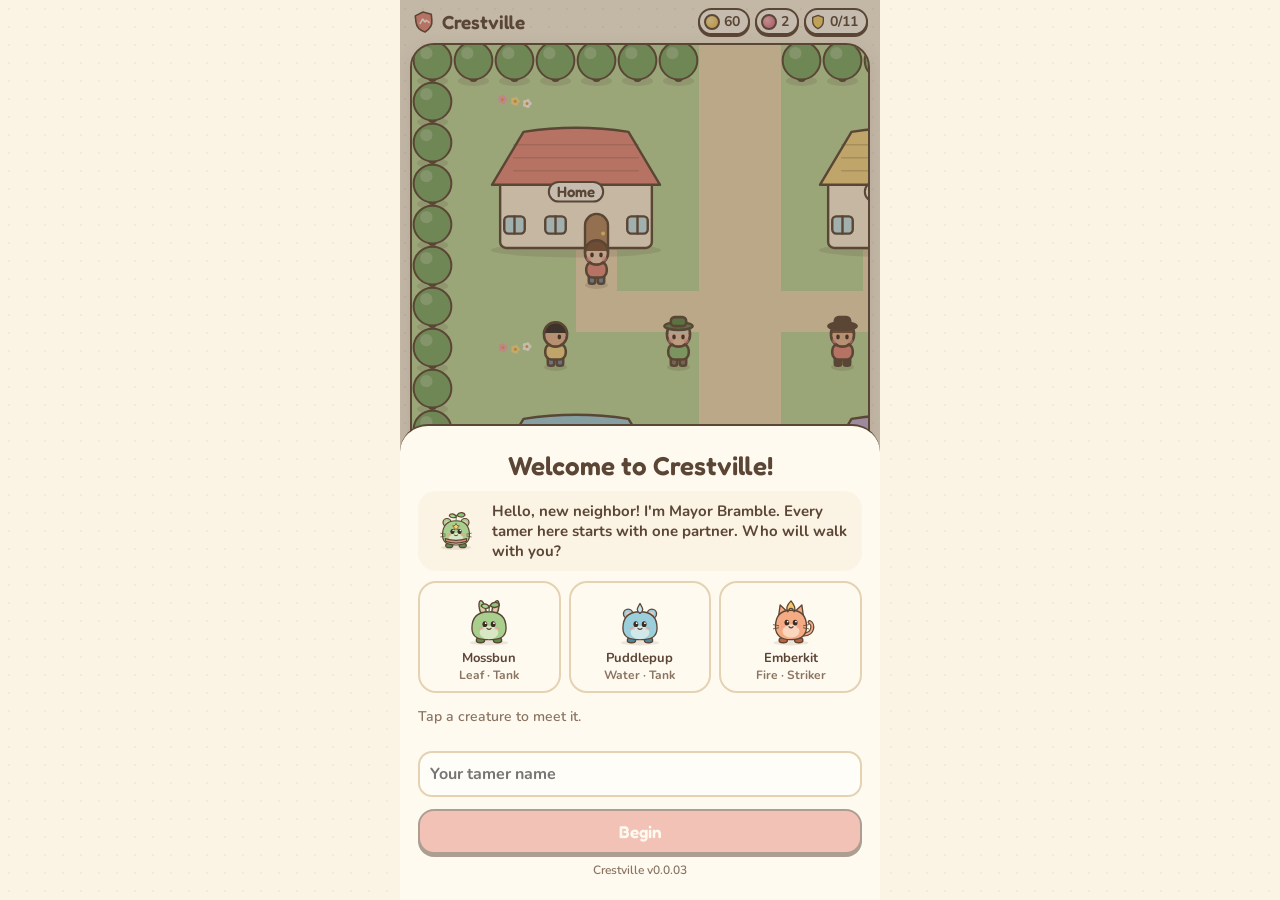
==== commit 41f1b6e1: "v0.0.03: Joy-Con thumbstick controls, save button, 11 linked towns with music Two Joy-Con halves rep" ====
--- a/index.html
+++ b/index.html
@@ -36,17 +36,20 @@
     </div>
 
     <div class="padbar">
-      <div class="dpad" id="dpad">
-        <button data-dir="up" aria-label="Up"><svg viewBox="0 0 24 24"><path d="M6 15 L12 8 L18 15 Z"/></svg></button>
-        <button data-dir="left" aria-label="Left"><svg viewBox="0 0 24 24"><path d="M15 6 L8 12 L15 18 Z"/></svg></button>
-        <span class="dpad-mid"></span>
-        <button data-dir="right" aria-label="Right"><svg viewBox="0 0 24 24"><path d="M9 6 L16 12 L9 18 Z"/></svg></button>
-        <button data-dir="down" aria-label="Down"><svg viewBox="0 0 24 24"><path d="M6 9 L12 16 L18 9 Z"/></svg></button>
+      <div class="joycon left" id="joy-left">
+        <span class="jc-mini" aria-hidden="true">−</span>
+        <div class="stick" id="stick" aria-label="Movement stick"><div class="stick-knob" id="knob"></div></div>
+        <span class="jc-hint">Drag to walk · push far to run</span>
       </div>
       <span class="version" id="version"></span>
-      <div class="actions">
-        <button class="btn round-btn" id="btn-team"><span class="ico" data-icon="team"></span>Team</button>
-        <button class="a-btn" id="btn-a" aria-label="Talk or interact">A</button>
+      <div class="joycon right">
+        <span class="jc-mini" aria-hidden="true">+</span>
+        <div class="jc-face">
+          <button class="face-btn" id="btn-team" aria-label="Team"><span class="ico" data-icon="team"></span><small>Team</small></button>
+          <button class="face-btn" id="btn-save" aria-label="Save game"><span class="ico" data-icon="save"></span><small>Save</small></button>
+          <button class="face-btn" id="btn-music" aria-label="Music on or off"><span class="ico" data-icon="music"></span><small id="music-label">Music</small></button>
+          <button class="a-btn" id="btn-a" aria-label="Talk or interact">A</button>
+        </div>
       </div>
     </div>
 
@@ -73,6 +76,8 @@
   <script src="js/art.js"></script>
   <script src="js/battle.js"></script>
   <script src="js/maps.js"></script>
+  <script src="js/towns.js"></script>
+  <script src="js/audio.js"></script>
   <script src="js/world.js"></script>
   <script src="js/main.js"></script>
 </body>
--- a/css/style.css
+++ b/css/style.css
@@ -83,29 +83,51 @@
 .dialog .more { position: absolute; right: 12px; bottom: 4px; font-size: 11px; color: var(--ink-soft); animation: nudge 1s ease-in-out infinite; }
 @keyframes nudge { 50% { transform: translateY(2px); } }
 
-/* Controls */
-.padbar { display: flex; align-items: center; justify-content: space-between; padding: 10px 18px 12px; position: relative; }
-.version { position: absolute; left: 50%; bottom: 4px; transform: translateX(-50%); font-size: 11px; color: var(--ink-soft); opacity: .8; font-variant-numeric: tabular-nums; pointer-events: none; }
-.dpad { display: grid; grid-template-columns: repeat(3, 52px); grid-template-rows: repeat(3, 46px); gap: 3px; }
-.dpad button {
-  border: 2.5px solid var(--ink); background: var(--card); border-radius: 14px; box-shadow: 0 3px 0 var(--ink);
-  display: flex; align-items: center; justify-content: center; padding: 0; cursor: pointer; touch-action: none;
-}
-.dpad button svg { width: 24px; height: 24px; fill: var(--ink); }
-.dpad button.on { transform: translateY(2px); box-shadow: 0 1px 0 var(--ink); background: #fbe9dc; }
-.dpad [data-dir=up] { grid-column: 2; grid-row: 1; }
-.dpad [data-dir=left] { grid-column: 1; grid-row: 2; }
-.dpad-mid { grid-column: 2; grid-row: 2; border-radius: 50%; background: var(--paper-2); margin: 10px; }
-.dpad [data-dir=right] { grid-column: 3; grid-row: 2; }
-.dpad [data-dir=down] { grid-column: 2; grid-row: 3; }
-.actions { display: flex; align-items: center; gap: 14px; }
+/* Controls: two Joy-Con halves under the Game Boy screen */
+.padbar { display: flex; align-items: stretch; justify-content: space-between; gap: 8px; padding: 10px 10px 18px; position: relative; }
+.version { position: absolute; left: 50%; bottom: 1px; z-index: 2; transform: translateX(-50%); font-size: 10px; line-height: 1; color: var(--ink-soft); opacity: .8; font-variant-numeric: tabular-nums; pointer-events: none; }
+.joycon {
+  position: relative; flex: 1; min-width: 0; height: 168px;
+  border: 2.5px solid var(--ink); box-shadow: 0 4px 0 var(--ink), inset 0 -6px 0 rgba(91, 70, 54, .12);
+  display: flex; align-items: center; justify-content: center;
+}
+.joycon.left { background: #9ccfdc; border-radius: 56px 18px 18px 56px; touch-action: none; }
+.joycon.right { background: #e88c7d; border-radius: 18px 56px 56px 18px; }
+.jc-mini { position: absolute; top: 6px; font-family: 'Fredoka', sans-serif; font-weight: 700; color: rgba(91, 70, 54, .55); font-size: 16px; line-height: 1; }
+.joycon.left .jc-mini { right: 12px; }
+.joycon.right .jc-mini { left: 12px; }
+.jc-hint { position: absolute; bottom: 6px; left: 0; right: 0; text-align: center; font-size: 10px; color: rgba(59, 44, 36, .6); pointer-events: none; }
+.stick {
+  width: 112px; height: 112px; border-radius: 50%; position: relative;
+  background: radial-gradient(circle at 50% 45%, #6f8a94 0%, #4f6670 70%); border: 2.5px solid var(--ink);
+  box-shadow: inset 0 4px 10px rgba(0, 0, 0, .25);
+}
+.stick-knob {
+  position: absolute; left: 50%; top: 50%; width: 58px; height: 58px; margin: -29px 0 0 -29px; border-radius: 50%;
+  background: radial-gradient(circle at 40% 35%, #8a9aa2, #3f4a52 75%); border: 2.5px solid var(--ink);
+  box-shadow: 0 4px 0 rgba(0, 0, 0, .3), inset 0 -4px 0 rgba(0, 0, 0, .2);
+  transition: transform .12s ease;
+}
+.stick-knob::after { content: ''; position: absolute; inset: 12px; border-radius: 50%; border: 2px solid rgba(255, 255, 255, .18); }
+.stick.on .stick-knob { transition: none; }
+.jc-face { display: grid; grid-template-columns: auto auto; grid-template-rows: auto auto; gap: 6px 10px; align-items: center; }
+.face-btn {
+  width: 50px; height: 50px; border-radius: 50%; border: 2.5px solid var(--ink); background: #fffaf0; color: var(--ink);
+  box-shadow: 0 3px 0 var(--ink); display: flex; flex-direction: column; align-items: center; justify-content: center; padding: 0; cursor: pointer;
+}
+.face-btn:active { transform: translateY(2px); box-shadow: 0 1px 0 var(--ink); }
+.face-btn .ico svg { width: 20px; height: 20px; display: block; }
+.face-btn small { font-family: 'Fredoka', sans-serif; font-size: 10px; line-height: 1; margin-top: 1px; }
+.face-btn.off { opacity: .55; }
 .a-btn {
-  width: 76px; height: 76px; border-radius: 50%; border: 2.5px solid var(--ink); background: var(--coral); color: #fffaf0;
-  font-size: 30px; font-weight: 700; box-shadow: 0 4px 0 var(--ink); cursor: pointer;
+  width: 66px; height: 66px; border-radius: 50%; border: 2.5px solid var(--ink); background: #fffaf0; color: var(--coral-dark);
+  font-size: 28px; font-weight: 700; box-shadow: 0 4px 0 var(--ink); cursor: pointer;
 }
 .a-btn:active { transform: translateY(3px); box-shadow: 0 1px 0 var(--ink); }
-.round-btn { display: flex; flex-direction: column; align-items: center; gap: 0; font-size: 13px; padding: 6px 10px; }
-.round-btn .ico svg { width: 24px; height: 24px; display: block; }
+.jc-face #btn-team { grid-column: 1; grid-row: 1; }
+.jc-face #btn-save { grid-column: 1; grid-row: 2; }
+.jc-face #btn-music { grid-column: 2; grid-row: 1; justify-self: center; }
+.jc-face .a-btn { grid-column: 2; grid-row: 2; }
 
 /* Buttons */
 .btn {
@@ -353,10 +375,28 @@
 .skill.locked { opacity: .6; }
 .skill-sub { margin-top: 9px; font-size: 12px; }
 
-@media (max-height: 640px) {
-  .dpad { grid-template-columns: repeat(3, 46px); grid-template-rows: repeat(3, 40px); }
-  .a-btn { width: 64px; height: 64px; font-size: 26px; }
-  .padbar { padding: 6px 16px 8px; }
+/* Travel */
+.travel-list { display: flex; flex-direction: column; gap: 8px; margin-top: 10px; }
+.travel-row {
+  display: flex; align-items: center; gap: 10px; padding: 8px 10px; border-radius: 16px; border: 2px solid var(--line);
+  background: linear-gradient(100deg, var(--c1) 0%, var(--card) 55%);
+}
+.travel-row.locked { opacity: .5; filter: grayscale(.6); }
+.tr-badge { width: 34px; height: 34px; flex: none; }
+.tr-badge svg { width: 100%; height: 100%; }
+.tr-name { flex: 1; min-width: 0; }
+.tr-name b { display: block; font-family: 'Fredoka', sans-serif; font-weight: 600; font-size: 16px; }
+.tr-name small { color: var(--ink-soft); font-size: 12px; }
+
+@media (max-height: 700px) {
+  .joycon { height: 138px; }
+  .stick { width: 94px; height: 94px; }
+  .stick-knob { width: 48px; height: 48px; margin: -24px 0 0 -24px; }
+  .face-btn { width: 42px; height: 42px; }
+  .face-btn small { display: none; }
+  .a-btn { width: 56px; height: 56px; font-size: 24px; }
+  .padbar { padding: 6px 10px 16px; }
+  .jc-hint { display: none; }
 }
 @media (prefers-reduced-motion: reduce) {
   *, *::before, *::after { animation-duration: .01ms !important; animation-iteration-count: 1 !important; transition-duration: .01ms !important; }
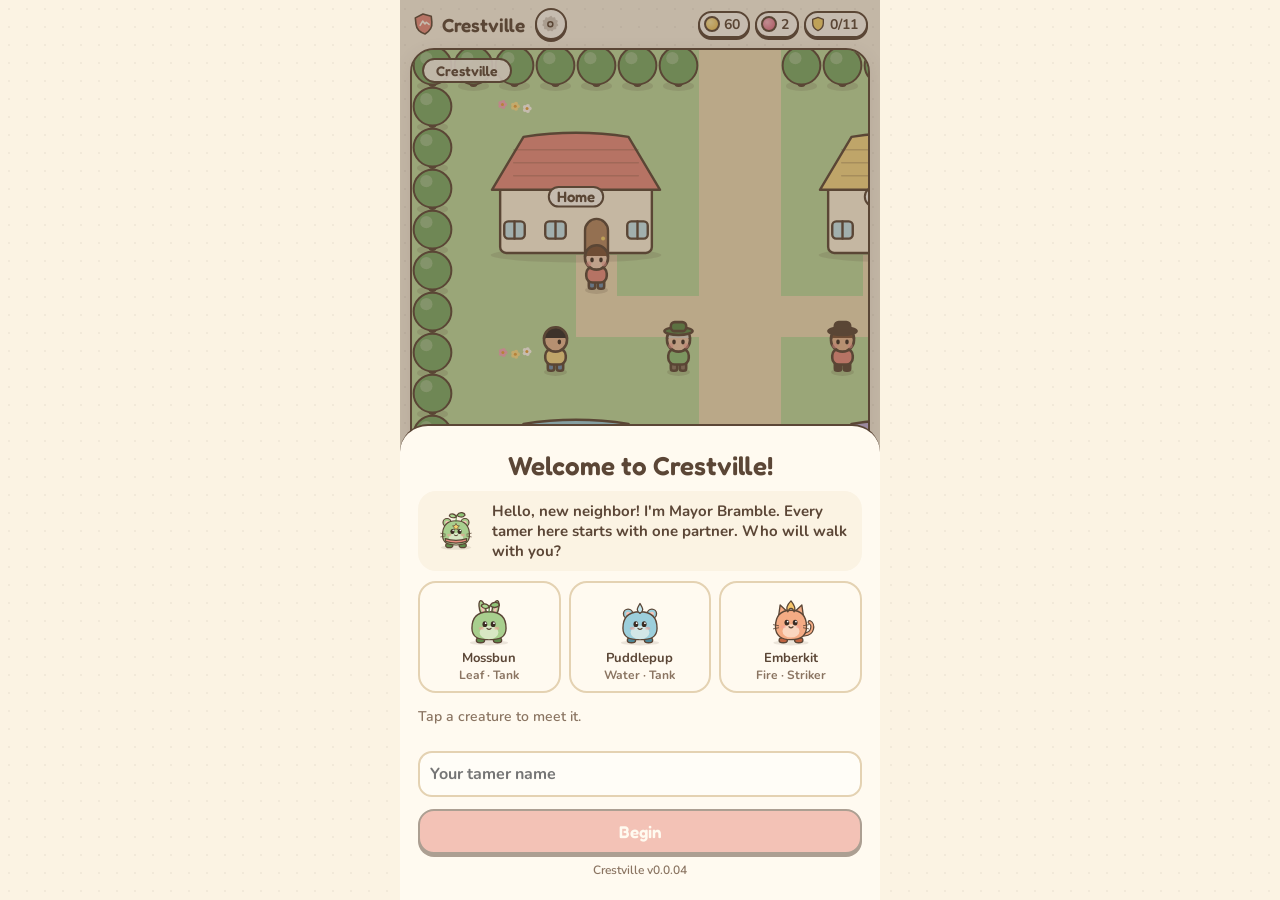
==== commit a5c1e8d3: "v0.0.04: settings, bigger A button, random town layouts, rising wild levels Settings button in the t" ====
--- a/index.html
+++ b/index.html
@@ -20,7 +20,8 @@
     <header class="topbar">
       <div class="brand">
         <svg viewBox="0 0 24 24" class="brand-crest" aria-hidden="true"><path d="M12 2 L20 5 V11 C20 16 16.5 20 12 22 C7.5 20 4 16 4 11 V5 Z" fill="#e88c7d" stroke="#5b4636" stroke-width="1.6" stroke-linejoin="round"/><path d="M8 13 L11 9 L13 12 L14.5 10.5 L17 13" fill="none" stroke="#fffaf0" stroke-width="1.6" stroke-linecap="round" stroke-linejoin="round"/></svg>
-        <span id="map-name">Crestville</span>
+        <span class="brand-name">Crestville</span>
+        <button class="gear-btn" id="btn-settings" aria-label="Settings"><span class="ico" data-icon="gear"></span></button>
       </div>
       <div class="pills">
         <span class="pill" title="Coins"><span class="coin"></span><b id="coins">0</b></span>
@@ -31,6 +32,7 @@
 
     <div class="world" id="world-wrap">
       <canvas id="world"></canvas>
+      <div class="map-chip" id="map-name">Crestville</div>
       <div class="flash" id="flash"></div>
       <div class="dialog hidden" id="dialog"><div class="who" id="dialog-who"></div><div id="dialog-text"></div><div class="more">▼</div></div>
     </div>
@@ -46,8 +48,6 @@
         <span class="jc-mini" aria-hidden="true">+</span>
         <div class="jc-face">
           <button class="face-btn" id="btn-team" aria-label="Team"><span class="ico" data-icon="team"></span><small>Team</small></button>
-          <button class="face-btn" id="btn-save" aria-label="Save game"><span class="ico" data-icon="save"></span><small>Save</small></button>
-          <button class="face-btn" id="btn-music" aria-label="Music on or off"><span class="ico" data-icon="music"></span><small id="music-label">Music</small></button>
           <button class="a-btn" id="btn-a" aria-label="Talk or interact">A</button>
         </div>
       </div>
--- a/css/style.css
+++ b/css/style.css
@@ -50,7 +50,14 @@
 
 /* Top bar */
 .topbar { display: flex; align-items: center; justify-content: space-between; gap: 8px; padding: 8px 12px; }
-.brand { display: flex; align-items: center; gap: 6px; font-size: 19px; font-weight: 600; min-width: 0; white-space: nowrap; }
+.brand { display: flex; align-items: center; gap: 6px; font-size: 19px; font-weight: 600; min-width: 0; flex: 1; white-space: nowrap; }
+.brand-name { min-width: 0; overflow: hidden; text-overflow: ellipsis; }
+.map-chip {
+  position: absolute; top: 8px; left: 10px; z-index: 1; pointer-events: none; max-width: calc(100% - 20px);
+  background: rgba(255, 250, 240, .92); border: 2px solid var(--ink); border-radius: 999px; padding: 2px 12px;
+  font-family: 'Fredoka', sans-serif; font-weight: 600; font-size: 14px; white-space: nowrap; overflow: hidden; text-overflow: ellipsis;
+}
+@media (max-width: 379px) { .brand-name { display: none; } .pill { font-size: 13px; } }
 .brand-crest { width: 24px; height: 24px; transform: rotate(-6deg); flex: none; }
 .pills { display: flex; gap: 5px; }
 .pill {
@@ -110,7 +117,7 @@
 }
 .stick-knob::after { content: ''; position: absolute; inset: 12px; border-radius: 50%; border: 2px solid rgba(255, 255, 255, .18); }
 .stick.on .stick-knob { transition: none; }
-.jc-face { display: grid; grid-template-columns: auto auto; grid-template-rows: auto auto; gap: 6px 10px; align-items: center; }
+.jc-face { position: relative; width: 100%; height: 100%; }
 .face-btn {
   width: 50px; height: 50px; border-radius: 50%; border: 2.5px solid var(--ink); background: #fffaf0; color: var(--ink);
   box-shadow: 0 3px 0 var(--ink); display: flex; flex-direction: column; align-items: center; justify-content: center; padding: 0; cursor: pointer;
@@ -120,14 +127,22 @@
 .face-btn small { font-family: 'Fredoka', sans-serif; font-size: 10px; line-height: 1; margin-top: 1px; }
 .face-btn.off { opacity: .55; }
 .a-btn {
-  width: 66px; height: 66px; border-radius: 50%; border: 2.5px solid var(--ink); background: #fffaf0; color: var(--coral-dark);
-  font-size: 28px; font-weight: 700; box-shadow: 0 4px 0 var(--ink); cursor: pointer;
+  position: absolute; right: 14%; bottom: 18px;
+  width: 92px; height: 92px; border-radius: 50%; border: 2.5px solid var(--ink); background: #fffaf0; color: var(--coral-dark);
+  font-size: 38px; font-weight: 700; box-shadow: 0 5px 0 var(--ink); cursor: pointer;
 }
 .a-btn:active { transform: translateY(3px); box-shadow: 0 1px 0 var(--ink); }
-.jc-face #btn-team { grid-column: 1; grid-row: 1; }
-.jc-face #btn-save { grid-column: 1; grid-row: 2; }
-.jc-face #btn-music { grid-column: 2; grid-row: 1; justify-self: center; }
-.jc-face .a-btn { grid-column: 2; grid-row: 2; }
+.jc-face #btn-team { position: absolute; left: 10%; top: 14px; width: 46px; height: 46px; }
+.gear-btn {
+  width: 32px; height: 32px; border-radius: 50%; border: 2px solid var(--ink); background: var(--card); color: var(--ink);
+  box-shadow: 0 2px 0 var(--ink); padding: 0; display: flex; align-items: center; justify-content: center; cursor: pointer; flex: none; margin-left: 4px;
+}
+.gear-btn .ico svg { width: 20px; height: 20px; display: block; }
+.gear-btn:active { transform: translateY(2px); box-shadow: none; }
+.settings { display: flex; flex-direction: column; gap: 12px; }
+.set-row { display: flex; align-items: center; justify-content: space-between; gap: 10px; }
+.set-row b { display: block; font-family: 'Fredoka', sans-serif; font-weight: 600; font-size: 16px; }
+.set-row small { color: var(--ink-soft); font-size: 12px; }
 
 /* Buttons */
 .btn {
@@ -392,9 +407,9 @@
   .joycon { height: 138px; }
   .stick { width: 94px; height: 94px; }
   .stick-knob { width: 48px; height: 48px; margin: -24px 0 0 -24px; }
-  .face-btn { width: 42px; height: 42px; }
   .face-btn small { display: none; }
-  .a-btn { width: 56px; height: 56px; font-size: 24px; }
+  .jc-face #btn-team { width: 40px; height: 40px; top: 10px; left: 8%; }
+  .a-btn { width: 76px; height: 76px; font-size: 32px; right: 10%; bottom: 14px; }
   .padbar { padding: 6px 10px 16px; }
   .jc-hint { display: none; }
 }
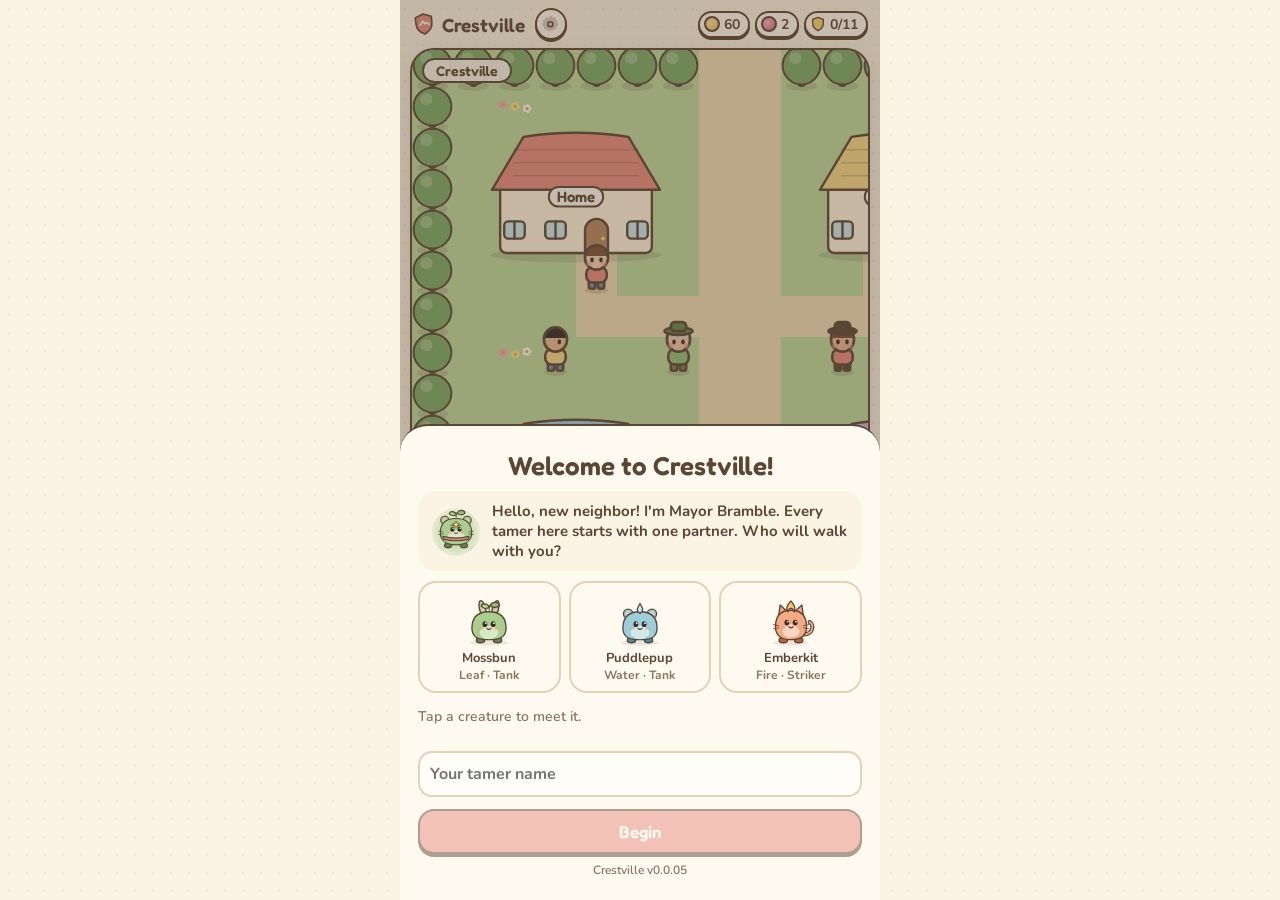
==== commit 90867903: "v0.0.05: slower walking, level-up celebrations and evolution events Walking is gentler (mounts plann" ====
--- a/index.html
+++ b/index.html
@@ -41,7 +41,7 @@
       <div class="joycon left" id="joy-left">
         <span class="jc-mini" aria-hidden="true">−</span>
         <div class="stick" id="stick" aria-label="Movement stick"><div class="stick-knob" id="knob"></div></div>
-        <span class="jc-hint">Drag to walk · push far to run</span>
+        <span class="jc-hint">Drag to walk · push far to jog</span>
       </div>
       <span class="version" id="version"></span>
       <div class="joycon right">
@@ -68,6 +68,15 @@
       <div class="panel-body" id="panel-body"></div>
     </div>
 
+    <div class="evo hidden" id="evo">
+      <div class="evo-rays"></div>
+      <div class="evo-stage"><div class="evo-art old" id="evo-old"></div><div class="evo-art new" id="evo-new"></div></div>
+      <div class="evo-burst" id="evo-burst"></div>
+      <div class="evo-flash" id="evo-flash"></div>
+      <div class="evo-text" id="evo-text"></div>
+      <div class="evo-foot" id="evo-foot"></div>
+    </div>
+
     <div id="modal" class="modal hidden"><div class="sheet" id="sheet"></div></div>
     <div id="toasts"></div>
   </div>
--- a/css/style.css
+++ b/css/style.css
@@ -403,6 +403,78 @@
 .tr-name b { display: block; font-family: 'Fredoka', sans-serif; font-weight: 600; font-size: 16px; }
 .tr-name small { color: var(--ink-soft); font-size: 12px; }
 
+/* Level-up celebration */
+.lvl-wrap { position: relative; }
+.lvl-title { font-size: 30px; color: var(--coral-dark); animation: titlePop .5s cubic-bezier(.2, 1.8, .4, 1) both; }
+@keyframes titlePop { from { transform: scale(.3) rotate(-8deg); opacity: 0; } to { transform: none; opacity: 1; } }
+.lvl-list { display: flex; flex-direction: column; gap: 8px; margin-top: 8px; position: relative; z-index: 1; }
+.lvl-card {
+  display: flex; gap: 10px; align-items: center; background: var(--paper); border: 2px solid var(--line); border-radius: 18px; padding: 8px 10px;
+  animation: rowIn .35s ease both;
+}
+.lvl-art { width: 64px; height: 64px; flex: none; animation: hop .5s ease 3; }
+.lvl-art svg { width: 100%; height: 100%; display: block; overflow: visible; }
+@keyframes hop { 0%, 100% { transform: translateY(0) scale(1, 1); } 30% { transform: translateY(-14px) scale(.95, 1.05); } 60% { transform: translateY(0) scale(1.08, .92); } }
+.lvl-info { flex: 1; min-width: 0; }
+.lvl-info b { font-family: 'Fredoka', sans-serif; font-weight: 600; font-size: 16px; }
+.lvl-num { font-size: 14px; color: var(--ink-soft); font-variant-numeric: tabular-nums; }
+.lvl-num em { font-style: normal; font-family: 'Fredoka', sans-serif; font-weight: 700; font-size: 24px; color: var(--green-dark); display: inline-block; animation: numPop .45s cubic-bezier(.2, 1.9, .4, 1) both; }
+@keyframes numPop { from { transform: scale(0); } to { transform: none; } }
+.lvl-gains { display: flex; flex-wrap: wrap; gap: 4px; margin-top: 3px; }
+.gain { font-size: 12px; border-radius: 999px; padding: 1px 8px; border: 1.5px solid var(--ink); color: #fffaf0; animation: numPop .35s cubic-bezier(.2, 1.9, .4, 1) both; }
+.gain.atk { background: #e9a23b; }
+.gain.hp { background: #d9607a; }
+.gain.skill { background: #8f7bc0; }
+.lvl-evo { margin-top: 4px; font-size: 13px; color: #8f7bc0; font-weight: 800; animation: rowIn .4s ease both, shimmer 1.4s ease-in-out infinite; border-radius: 8px; }
+.confetti { position: absolute; inset: -18px -18px auto; height: 260px; pointer-events: none; overflow: hidden; z-index: 2; }
+.confetti i { position: absolute; top: -12px; width: 8px; height: 12px; border-radius: 2px; animation: fall 1.8s ease-in both; }
+@keyframes fall { from { transform: translate(0, 0) rotate(0); opacity: 1; } to { transform: translate(var(--x), 260px) rotate(var(--r)); opacity: 0; } }
+
+/* Evolution event */
+.evo {
+  position: absolute; inset: 0; z-index: 40; display: flex; flex-direction: column; align-items: center; justify-content: center; gap: 18px;
+  background: radial-gradient(circle at 50% 42%, #5a4a7a 0%, #2e2440 70%); overflow: hidden; animation: fadeIn .5s ease;
+}
+.evo-rays {
+  position: absolute; left: 50%; top: 42%; width: 900px; height: 900px; margin: -450px 0 0 -450px; opacity: .35;
+  background: repeating-conic-gradient(from 0deg, rgba(255, 240, 200, .5) 0deg 8deg, transparent 8deg 24deg);
+  animation: spin 14s linear infinite; transition: opacity .6s;
+  -webkit-mask-image: radial-gradient(circle, #000 0%, transparent 60%); mask-image: radial-gradient(circle, #000 0%, transparent 60%);
+}
+.evo.glowing .evo-rays { opacity: .6; animation-duration: 4s; }
+.evo.done .evo-rays { opacity: .8; animation-duration: 9s; }
+@keyframes spin { to { transform: rotate(360deg); } }
+.evo-stage { position: relative; width: 190px; height: 190px; z-index: 1; }
+.evo-art { position: absolute; inset: 0; transition: transform .2s; }
+.evo-art svg { width: 100%; height: 100%; display: block; overflow: visible; }
+.evo-art.new { opacity: 0; }
+.evo:not(.glowing):not(.done) .evo-art.old { animation: breathe 1.2s ease-in-out infinite; }
+@keyframes breathe { 50% { transform: scale(1.05); } }
+.evo.glowing .evo-art svg { filter: brightness(0) invert(1) drop-shadow(0 0 12px #fff6c9) drop-shadow(0 0 28px #f6d36b); }
+.evo.glowing.swap .evo-art.old { opacity: 0; }
+.evo.glowing.swap .evo-art.new { opacity: 1; transform: scale(1.08); }
+.evo.done .evo-art.old { opacity: 0; }
+.evo.done .evo-art.new { opacity: 1; animation: evoPop .8s cubic-bezier(.2, 1.7, .4, 1) both; }
+@keyframes evoPop { from { transform: scale(.2); } 60% { transform: scale(1.18); } to { transform: none; } }
+.evo-flash { position: absolute; inset: 0; background: #fffdf3; opacity: 0; pointer-events: none; z-index: 3; }
+.evo-flash.go { animation: whiteout 1.1s ease-out; }
+@keyframes whiteout { 0% { opacity: 1; } 100% { opacity: 0; } }
+.evo-burst { position: absolute; left: 50%; top: calc(50% - 60px); z-index: 2; pointer-events: none; }
+.evo-burst i {
+  position: absolute; width: 14px; height: 14px; margin: -7px; background: #f6d36b;
+  clip-path: polygon(50% 0, 62% 38%, 100% 50%, 62% 62%, 50% 100%, 38% 62%, 0 50%, 38% 38%);
+  animation: burst 1.2s cubic-bezier(.1, .8, .3, 1) both;
+}
+.evo-burst i:nth-child(3n) { background: #fffaf0; }
+.evo-burst i:nth-child(3n + 1) { background: #f3b6c8; }
+@keyframes burst { from { transform: rotate(var(--a)) translateX(0) scale(1.4); opacity: 1; } to { transform: rotate(var(--a)) translateX(var(--d)) scale(.3); opacity: 0; } }
+.evo-text { position: relative; z-index: 1; color: #fffaf0; text-align: center; font-size: 17px; line-height: 1.45; padding: 0 22px; min-height: 76px; }
+.evo-text b { color: #f6d36b; }
+.evo-name { font-family: 'Fredoka', sans-serif; font-size: 22px; }
+.evo-stats { display: flex; gap: 14px; justify-content: center; margin-top: 8px; font-size: 14px; color: #e6dcf5; animation: rowIn .5s ease .3s both; }
+.evo-foot { position: relative; z-index: 1; min-height: 52px; }
+.evo-foot .btn { animation: rowIn .4s ease both; }
+
 @media (max-height: 700px) {
   .joycon { height: 138px; }
   .stick { width: 94px; height: 94px; }
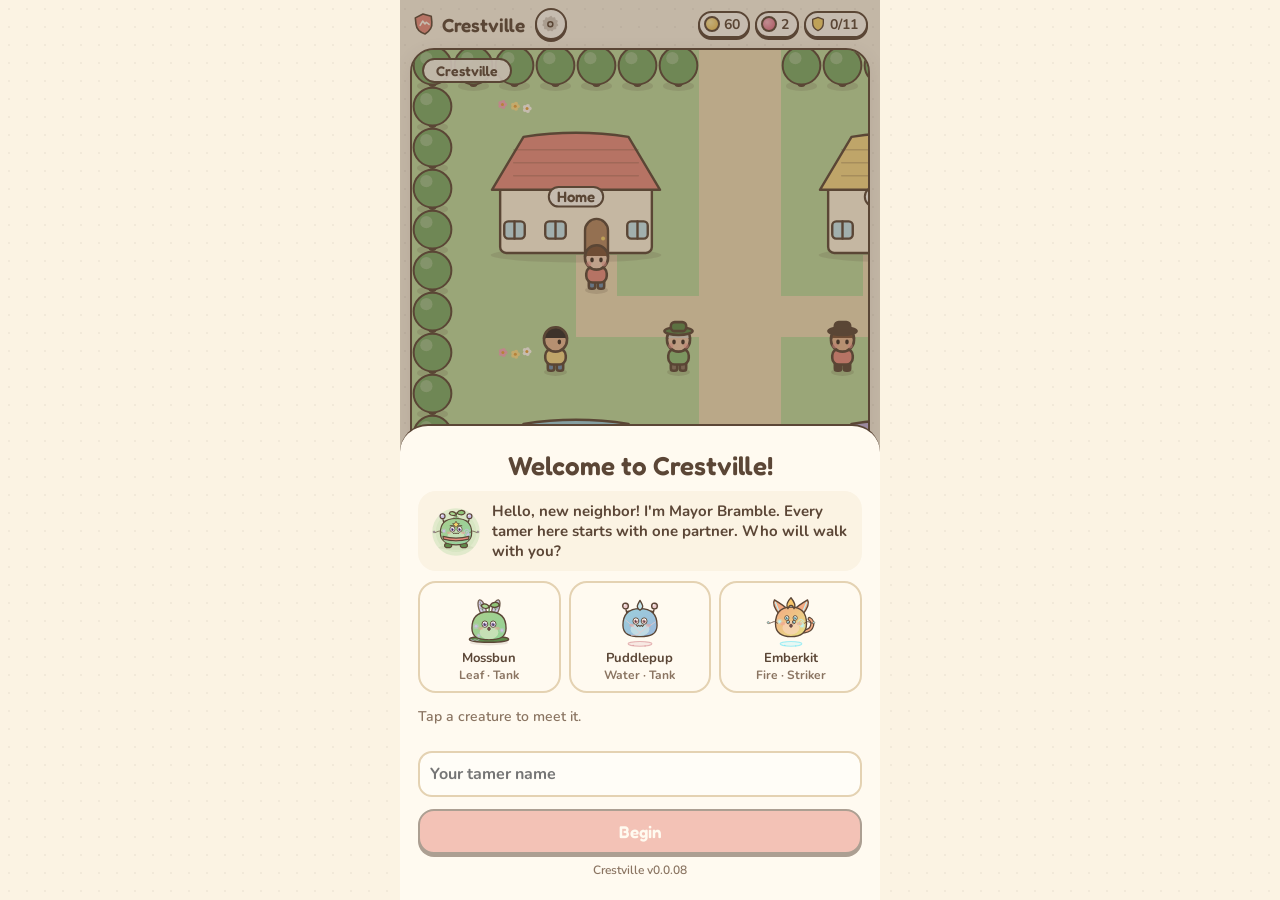
==== commit ca923a5a: "v0.0.08: bicycles and creature mounts Bicycle from the Market doubles walking speed. Creatures at Lv" ====
--- a/index.html
+++ b/index.html
@@ -48,6 +48,7 @@
         <span class="jc-mini" aria-hidden="true">+</span>
         <div class="jc-face">
           <button class="face-btn" id="btn-team" aria-label="Team"><span class="ico" data-icon="team"></span><small>Team</small></button>
+          <button class="face-btn" id="btn-ride" aria-label="Ride"><span class="ico" data-icon="bike"></span><small>Ride</small></button>
           <button class="a-btn" id="btn-a" aria-label="Talk or interact">A</button>
         </div>
       </div>
--- a/css/style.css
+++ b/css/style.css
@@ -133,6 +133,8 @@
 }
 .a-btn:active { transform: translateY(3px); box-shadow: 0 1px 0 var(--ink); }
 .jc-face #btn-team { position: absolute; left: 10%; top: 14px; width: 46px; height: 46px; }
+.jc-face #btn-ride { position: absolute; left: 10%; bottom: 18px; width: 46px; height: 46px; }
+.face-btn.on { background: #fbe9dc; box-shadow: 0 1px 0 var(--ink); transform: translateY(2px); }
 .gear-btn {
   width: 32px; height: 32px; border-radius: 50%; border: 2px solid var(--ink); background: var(--card); color: var(--ink);
   box-shadow: 0 2px 0 var(--ink); padding: 0; display: flex; align-items: center; justify-content: center; cursor: pointer; flex: none; margin-left: 4px;
@@ -171,7 +173,7 @@
 .b-head, .panel-head { display: flex; align-items: center; gap: 8px; padding: 10px 14px; }
 .b-title { flex: 1; font-size: 18px; font-weight: 600; min-width: 0; overflow: hidden; text-overflow: ellipsis; white-space: nowrap; }
 .lane {
-  flex: 1; position: relative; margin: 0 10px; min-height: 300px;
+  flex: 1; position: relative; margin: 0 10px; min-height: 220px;
   border: 2.5px solid var(--ink); border-radius: 24px; overflow: hidden;
   --mid: 50%;
   background: linear-gradient(#fde9c9 0%, #f7dcb4 calc(var(--mid) - 24px), #bcd99c calc(var(--mid) + 24px), #a8cf8e 100%);
@@ -475,12 +477,73 @@
 .evo-foot { position: relative; z-index: 1; min-height: 52px; }
 .evo-foot .btn { animation: rowIn .4s ease both; }
 
+/* Numbers going up */
+.xp-panel { display: flex; flex-direction: column; gap: 4px; margin: 0 0 4px; }
+.xp-line {
+  display: flex; gap: 8px; align-items: center; background: var(--card); border: 2px solid var(--line); border-radius: 12px; padding: 2px 8px;
+  animation: rowIn .3s ease both; position: relative;
+}
+.xp-line.mvp { border-color: #e9b949; background: linear-gradient(90deg, #fff4d0, var(--card) 60%); }
+.xp-line.lvl-flash { animation: lineFlash .7s ease; }
+@keyframes lineFlash { 30% { background: #fff1b8; transform: scale(1.03); } }
+.xp-line .mini { width: 32px; height: 32px; flex: none; }
+.xp-mid { flex: 1; min-width: 0; }
+.xp-top { display: flex; align-items: center; gap: 6px; font-size: 12px; line-height: 1.2; }
+.xp-top b { font-family: 'Fredoka', sans-serif; font-weight: 600; white-space: nowrap; overflow: hidden; text-overflow: ellipsis; }
+.xp-lv { margin-left: auto; color: var(--ink-soft); font-size: 12px; white-space: nowrap; }
+.xp-lv em { font-style: normal; font-family: 'Fredoka', sans-serif; font-weight: 700; font-size: 16px; color: var(--green-dark); display: inline-block; }
+.mvp-tag { font-size: 10px; font-weight: 800; color: #8a5a00; background: #f6d36b; border: 1.5px solid var(--ink); border-radius: 999px; padding: 0 6px; animation: numPop .5s cubic-bezier(.2, 1.9, .4, 1) .8s both; }
+.xp-track { position: relative; height: 8px; border-radius: 99px; background: var(--paper-2); border: 1.5px solid var(--ink); margin: 3px 0 2px; overflow: visible; }
+.xp-track i { position: absolute; inset: 0 auto 0 0; border-radius: 99px; background: linear-gradient(90deg, #f6d36b, #f2b84a); box-shadow: inset 0 -2px 0 rgba(0, 0, 0, .08); }
+.xp-burst {
+  position: absolute; right: 4px; top: -15px; font-family: 'Fredoka', sans-serif; font-weight: 700; font-size: 13px; color: var(--coral-dark);
+  text-shadow: 0 1px 0 #fffaf0, 0 -1px 0 #fffaf0, 1px 0 0 #fffaf0, -1px 0 0 #fffaf0; opacity: 0; pointer-events: none;
+}
+.xp-burst.go { animation: burstUp .9s ease-out; }
+@keyframes burstUp { 0% { opacity: 0; transform: translateY(6px) scale(.6); } 25% { opacity: 1; transform: translateY(-2px) scale(1.25); } 100% { opacity: 0; transform: translateY(-14px) scale(1); } }
+.xp-sub { display: flex; gap: 10px; font-size: 11px; line-height: 1.2; color: var(--ink-soft); font-variant-numeric: tabular-nums; }
+.xp-sub em { font-style: normal; font-weight: 800; color: var(--ink); }
+.xp-gain em { color: #c08a12; }
+.num-pop { animation: numBump .45s cubic-bezier(.2, 2, .4, 1); display: inline-block; }
+@keyframes numBump { 0% { transform: scale(1); } 40% { transform: scale(1.6); color: var(--coral-dark); } 100% { transform: scale(1); } }
+.lvl-stats { display: flex; gap: 12px; font-size: 13px; color: var(--ink-soft); font-variant-numeric: tabular-nums; margin-top: 2px; }
+.lvl-stats b { display: inline-block; font-size: 16px; color: var(--ink); }
+.evo-stats b { display: inline-block; font-size: 18px; }
+.pill { position: relative; }
+.pill-bump { animation: pillBump .5s cubic-bezier(.2, 1.8, .4, 1); }
+@keyframes pillBump { 40% { transform: scale(1.18); } }
+.coin-float {
+  position: absolute; left: 50%; top: 100%; transform: translateX(-50%); font-family: 'Fredoka', sans-serif; font-weight: 700; font-size: 14px;
+  color: #c08a12; text-shadow: 0 1px 0 #fffaf0, 0 -1px 0 #fffaf0, 1px 0 0 #fffaf0, -1px 0 0 #fffaf0; pointer-events: none; z-index: 5;
+  animation: coinUp 1.1s ease-out forwards; white-space: nowrap;
+}
+@keyframes coinUp { 0% { opacity: 0; margin-top: 10px; } 20% { opacity: 1; } 100% { opacity: 0; margin-top: -18px; } }
+.float.ko { color: #fffaf0; background: var(--coral-dark); border: 2px solid var(--ink); border-radius: 8px; padding: 0 6px; font-size: 14px; text-shadow: none; top: 40%; animation: koStamp 1s ease-out forwards; }
+@keyframes koStamp { 0% { opacity: 0; transform: translate(-50%, 0) scale(2.4) rotate(-12deg); } 20% { opacity: 1; transform: translate(-50%, 0) scale(1) rotate(-8deg); } 80% { opacity: 1; } 100% { opacity: 0; transform: translate(-50%, -10px) scale(1) rotate(-8deg); } }
+.lane.shake { animation: laneShake .32s ease; }
+@keyframes laneShake { 20% { transform: translate(-5px, 2px); } 40% { transform: translate(5px, -2px); } 60% { transform: translate(-3px, 1px); } 80% { transform: translate(2px, 0); } }
+
+/* Ride */
+.ride-list { display: flex; flex-direction: column; gap: 8px; margin-top: 8px; }
+.ride-row {
+  display: flex; align-items: center; gap: 10px; text-align: left; font: inherit; color: var(--ink); cursor: pointer;
+  background: var(--card); border: 2px solid var(--line); border-radius: 16px; padding: 6px 10px;
+}
+.ride-row.on { border-color: var(--coral-dark); background: #fbe9dc; }
+.ride-row.locked { opacity: .55; cursor: default; }
+.ride-row b { display: block; font-family: 'Fredoka', sans-serif; font-weight: 600; }
+.ride-row small { color: var(--ink-soft); font-size: 12px; }
+.ride-art { width: 44px; height: 44px; flex: none; display: flex; align-items: center; justify-content: center; }
+.ride-art svg { width: 100%; height: 100%; display: block; overflow: visible; }
+.bike-big { width: 46px; height: 46px; flex: none; color: var(--coral-dark); }
+.bike-big svg { width: 100%; height: 100%; }
 @media (max-height: 700px) {
   .joycon { height: 138px; }
   .stick { width: 94px; height: 94px; }
   .stick-knob { width: 48px; height: 48px; margin: -24px 0 0 -24px; }
   .face-btn small { display: none; }
   .jc-face #btn-team { width: 40px; height: 40px; top: 10px; left: 8%; }
+  .jc-face #btn-ride { width: 40px; height: 40px; bottom: 14px; left: 8%; }
   .a-btn { width: 76px; height: 76px; font-size: 32px; right: 10%; bottom: 14px; }
   .padbar { padding: 6px 10px 16px; }
   .jc-hint { display: none; }
